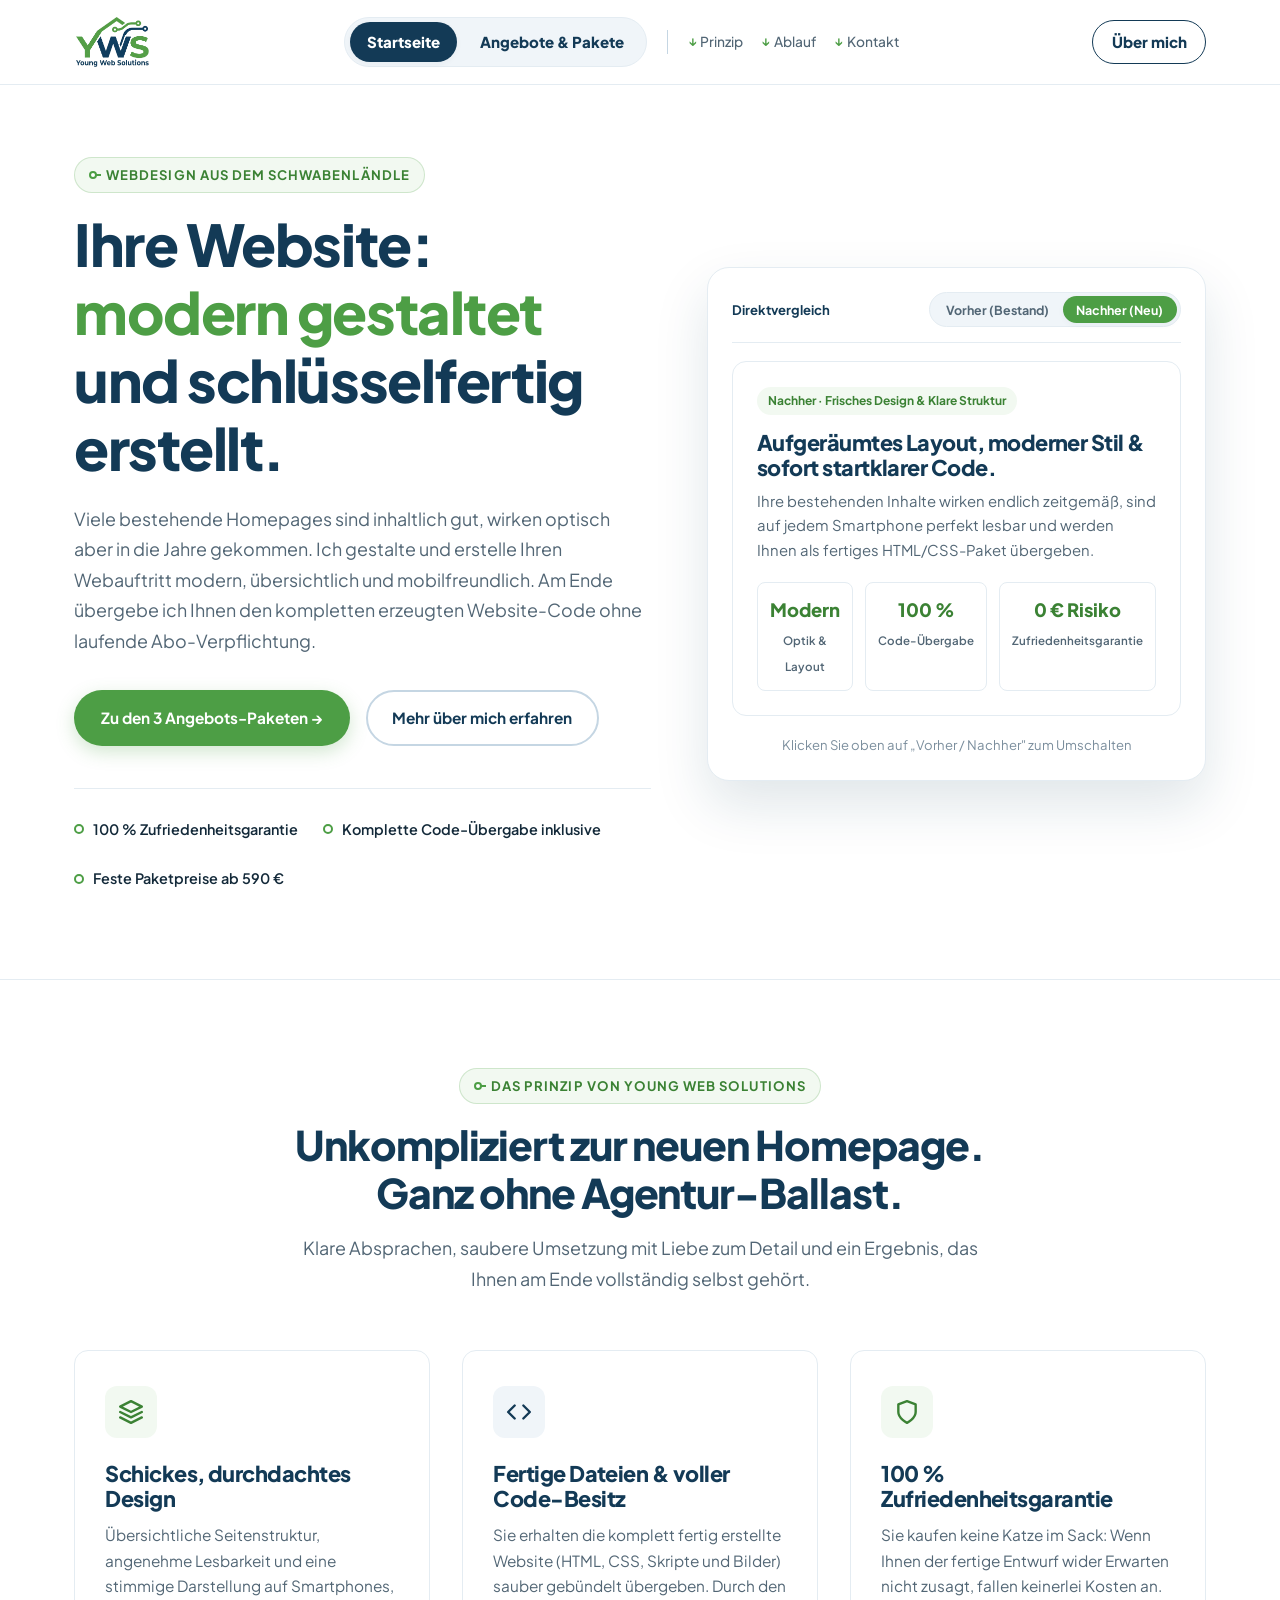
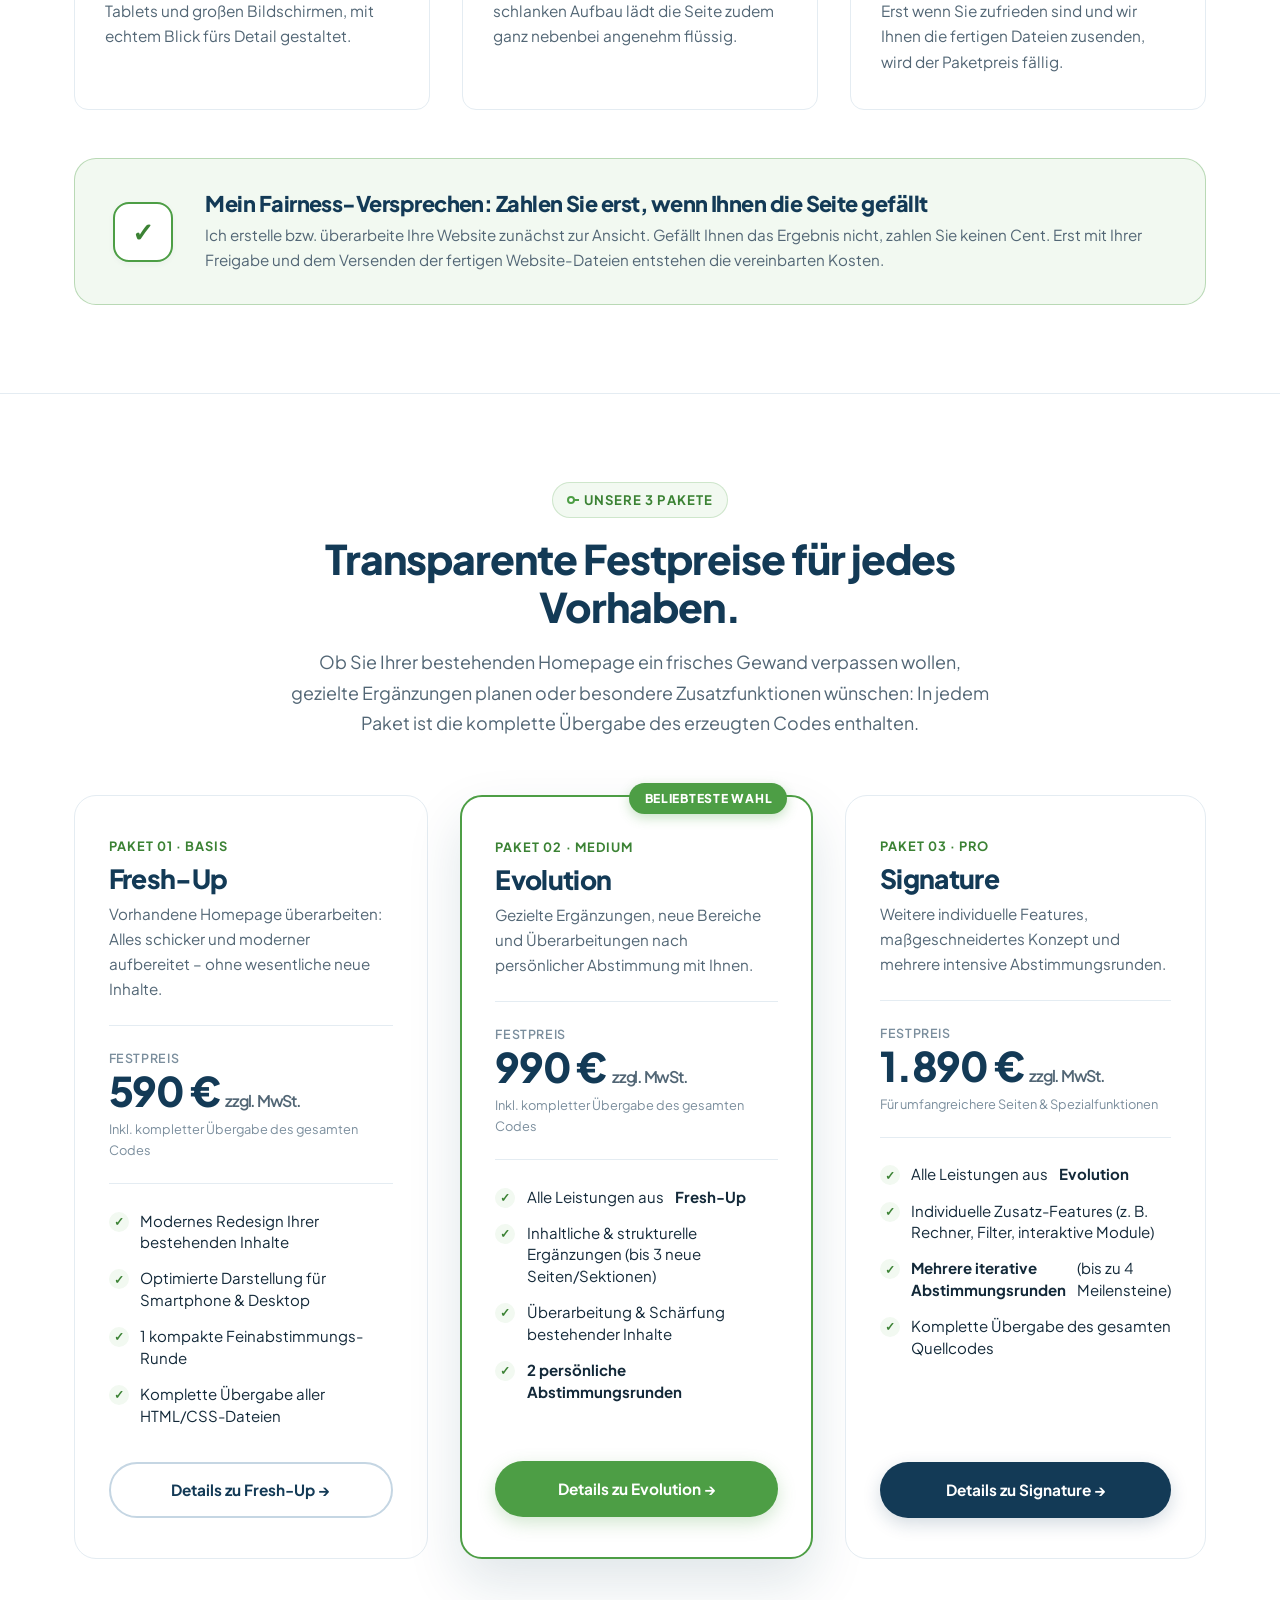
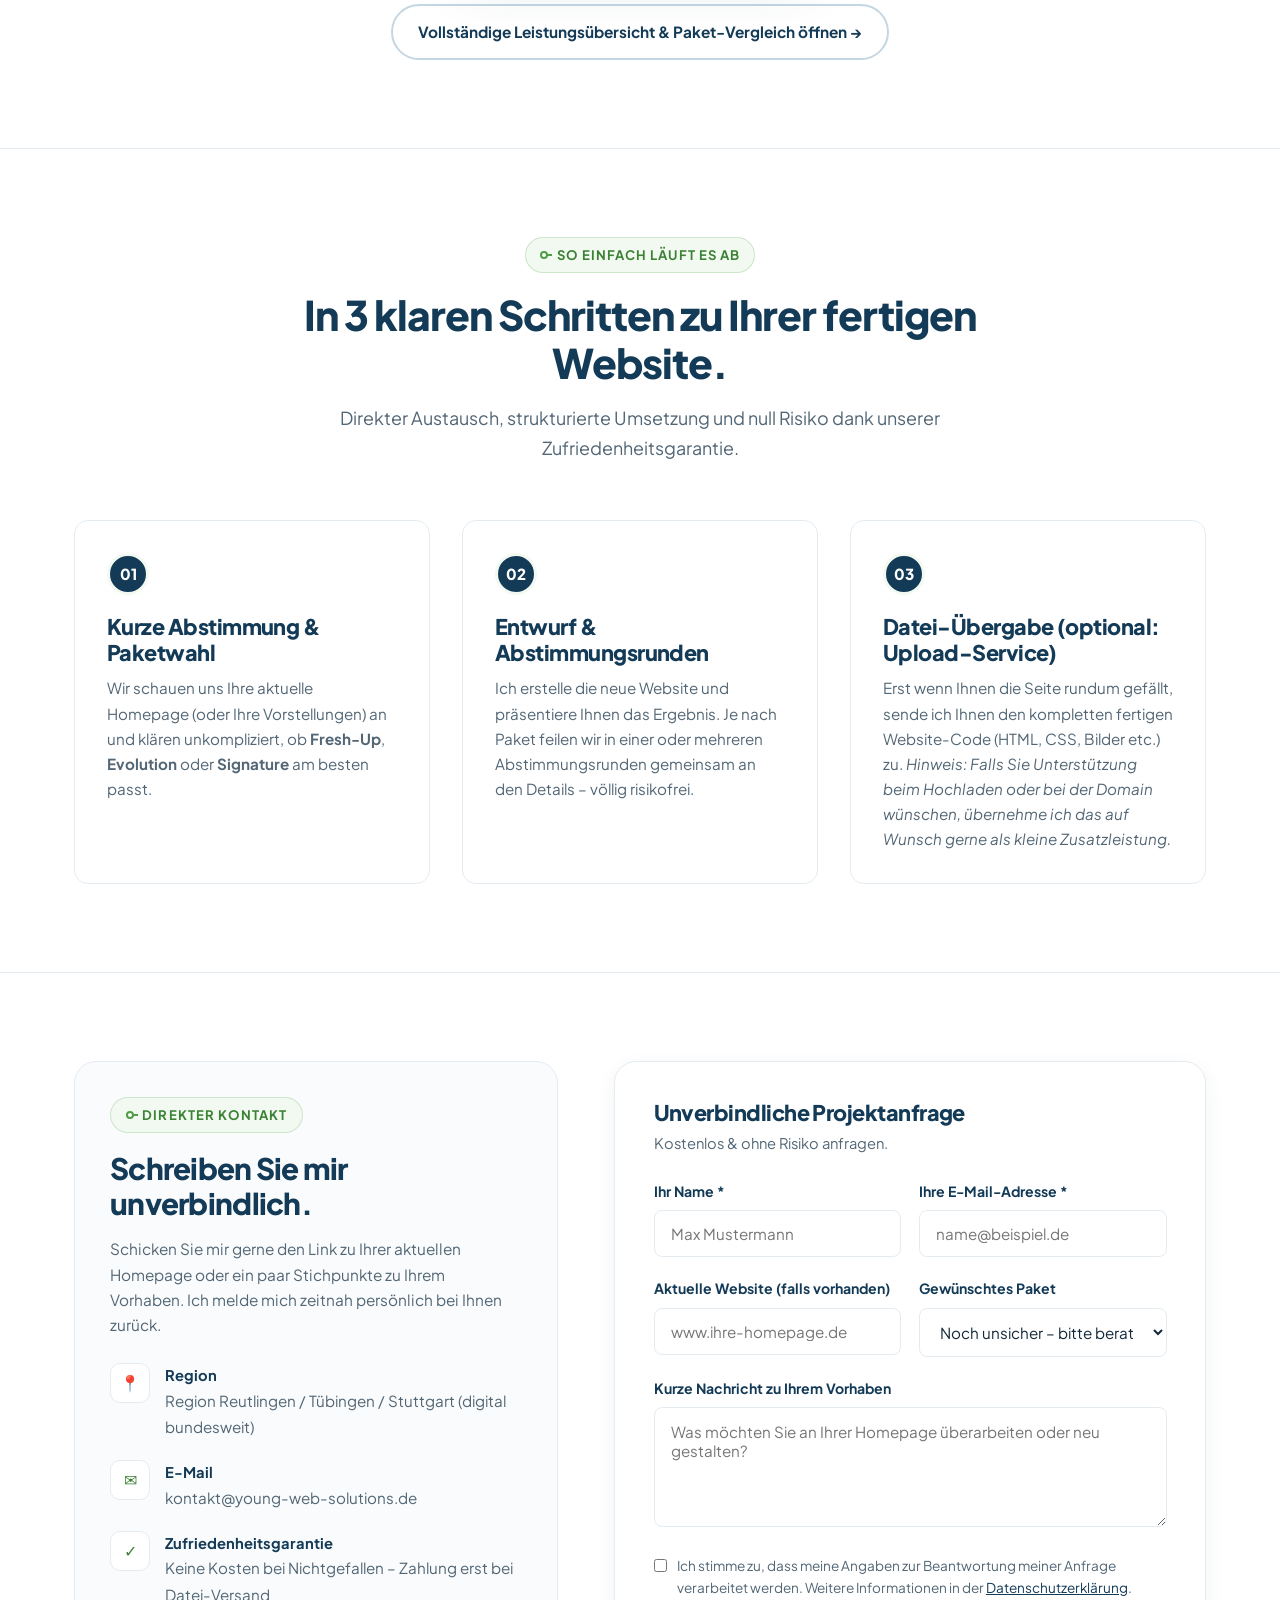
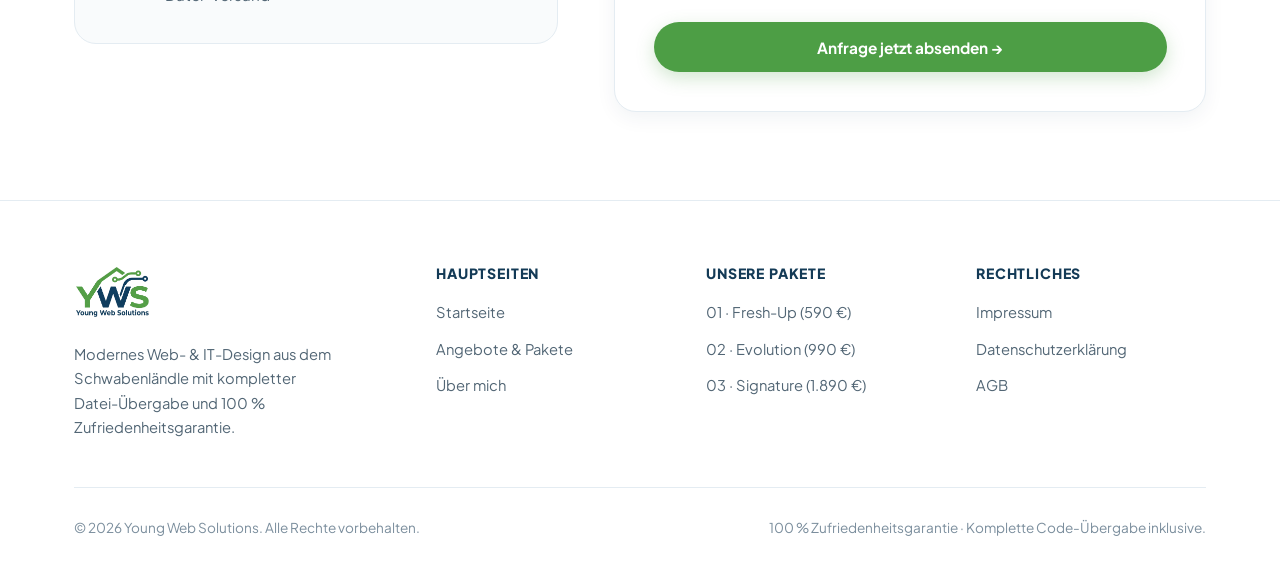
==== index.html @ aafff188 "first commit" ====
<!DOCTYPE html>
<html lang="de">
<head>
  <meta charset="UTF-8" />
  <meta name="viewport" content="width=device-width, initial-scale=1.0" />
  <title>Young Web Solutions | Modernes Web- &amp; IT-Design zum Festpreis</title>
  <meta name="description" content="Young Web Solutions aus dem Schwabenländle: Ich gestalte und erstelle Ihre moderne Website inklusive kompletter Datei-Übergabe und 100 % Zufriedenheitsgarantie." />
  <link rel="icon" type="image/png" href="assets/logo.png" />
  <link rel="preconnect" href="https://fonts.googleapis.com" />
  <link rel="preconnect" href="https://fonts.gstatic.com" crossorigin />
  <link href="https://fonts.googleapis.com/css2?family=Plus+Jakarta+Sans:wght@400;500;600;700;800&display=swap" rel="stylesheet" />
  <link rel="stylesheet" href="styles.css" />
</head>
<body>

  <!-- ======================= HEADER ======================= -->
  <header class="site-header">
    <div class="container nav-bar">
      <a href="index.html" class="brand-logo" aria-label="Young Web Solutions Startseite">
        <img src="assets/logo.png" alt="Young Web Solutions Logo" width="160" height="54" />
      </a>

      <nav class="nav-links" aria-label="Hauptnavigation">
        <!-- Hauptseiten (kräftig & grafisch abgesetzt) -->
        <div class="nav-group-pages" role="group" aria-label="Hauptseiten">
          <a href="index.html" class="nav-link--page is-active">Startseite</a>
          <a href="angebote.html" class="nav-link--page">Angebote &amp; Pakete</a>
        </div>

        <span class="nav-divider" aria-hidden="true"></span>

        <!-- Sprungmarken auf dieser Seite (dezent mit ↓ Pfeil) -->
        <div class="nav-group-sections" role="group" aria-label="Abschnitte auf dieser Seite">
          <a href="#vorteile" class="nav-link--section">Prinzip</a>
          <a href="#ablauf" class="nav-link--section">Ablauf</a>
          <a href="#kontakt" class="nav-link--section">Kontakt</a>
        </div>
      </nav>

      <div class="nav-actions">
        <button class="mobile-menu-btn" aria-label="Menü öffnen" aria-expanded="false">
          <svg width="24" height="24" viewBox="0 0 24 24" fill="none" stroke="currentColor" stroke-width="2.2" stroke-linecap="round">
            <line x1="3" y1="6" x2="21" y2="6"></line>
            <line x1="3" y1="12" x2="21" y2="12"></line>
            <line x1="3" y1="18" x2="21" y2="18"></line>
          </svg>
        </button>
        <!-- Immer sichtbar ganz rechts außen -->
        <a href="ueber-uns.html" class="nav-about-right">Über mich</a>
      </div>
    </div>
  </header>

  <main>
    <!-- ======================= HERO SECTION ======================= -->
    <section class="hero">
      <div class="container hero-grid">
        <div>
          <span class="eyebrow">
            <span class="eyebrow__node"></span>
            Webdesign aus dem Schwabenländle
          </span>
          <h1 class="h1-display">
            Ihre Website:<br />
            <span class="text-green">modern gestaltet</span> und schlüsselfertig erstellt.
          </h1>
          <p class="lead">
            Viele bestehende Homepages sind inhaltlich gut, wirken optisch aber in die Jahre gekommen. Ich gestalte und erstelle Ihren Webauftritt modern, übersichtlich und mobilfreundlich. Am Ende übergebe ich Ihnen den kompletten erzeugten Website-Code ohne laufende Abo-Verpflichtung.
          </p>

          <div class="hero-actions">
            <a href="angebote.html" class="btn btn--primary">
              Zu den 3 Angebots-Paketen →
            </a>
            <a href="ueber-uns.html" class="btn btn--outline">
              Mehr über mich erfahren
            </a>
          </div>

          <div class="hero-trust">
            <div class="trust-item">
              <span class="trust-dot"></span>
              100 % Zufriedenheitsgarantie
            </div>
            <div class="trust-item">
              <span class="trust-dot"></span>
              Komplette Code-Übergabe inklusive
            </div>
            <div class="trust-item">
              <span class="trust-dot"></span>
              Feste Paketpreise ab 590 €
            </div>
          </div>
        </div>

        <!-- Interactive Before / After Transformation Card (ohne bunte Punkte & ohne Paket-Link) -->
        <div class="showcase-card" aria-label="Interaktiver Vorher-Nachher-Vergleich">
          <div class="showcase-card__top" style="justify-content:space-between;">
            <span style="font-size:0.82rem;font-weight:700;color:var(--yws-navy);">Direktvergleich</span>
            <div class="mode-switch" role="tablist" aria-label="Ansicht wechseln">
              <button type="button" class="mode-switch__btn" data-view="before">Vorher (Bestand)</button>
              <button type="button" class="mode-switch__btn is-active" data-view="after">Nachher (Neu)</button>
            </div>
          </div>

          <div id="hero-preview-stage" class="preview-stage">
            <div>
              <span class="preview-badge preview-badge--new">Nachher · Frisches Design &amp; Klare Struktur</span>
              <h3 class="h3-title" style="margin-bottom:0.5rem;">Aufgeräumtes Layout, moderner Stil &amp; sofort startklarer Code.</h3>
              <p style="color:var(--text-muted);font-size:0.93rem;">
                Ihre bestehenden Inhalte wirken endlich zeitgemäß, sind auf jedem Smartphone perfekt lesbar und werden Ihnen als fertiges HTML/CSS-Paket übergeben.
              </p>
            </div>
            <div class="preview-metrics">
              <div class="metric-box">
                <span class="metric-box__val metric-box__val--good">Modern</span>
                <span class="metric-box__label">Optik &amp; Layout</span>
              </div>
              <div class="metric-box">
                <span class="metric-box__val metric-box__val--good">100 %</span>
                <span class="metric-box__label">Code-Übergabe</span>
              </div>
              <div class="metric-box">
                <span class="metric-box__val metric-box__val--good">0 € Risiko</span>
                <span class="metric-box__label">Zufriedenheitsgarantie</span>
              </div>
            </div>
          </div>

          <div style="margin-top:1.1rem;font-size:0.82rem;color:var(--text-light);text-align:center;">
            <span>Klicken Sie oben auf „Vorher / Nachher" zum Umschalten</span>
          </div>
        </div>
      </div>
    </section>

    <!-- ======================= PHILOSOPHY / BENEFITS SECTION ======================= -->
    <section id="vorteile" class="section section--subtle-border">
      <div class="container">
        <div class="section-header">
          <span class="eyebrow">
            <span class="eyebrow__node"></span>
            Das Prinzip von Young Web Solutions
          </span>
          <h2 class="h2-title">Unkompliziert zur neuen Homepage. Ganz ohne Agentur-Ballast.</h2>
          <p class="lead">
            Klare Absprachen, saubere Umsetzung mit Liebe zum Detail und ein Ergebnis, das Ihnen am Ende vollständig selbst gehört.
          </p>
        </div>

        <div class="pillars-grid">
          <article class="pillar-card">
            <div class="pillar-icon" aria-hidden="true">
              <svg width="26" height="26" viewBox="0 0 24 24" fill="none" stroke="currentColor" stroke-width="2.2" stroke-linecap="round" stroke-linejoin="round">
                <path d="M12 2L2 7l10 5 10-5-10-5z"/>
                <path d="M2 17l10 5 10-5"/>
                <path d="M2 12l10 5 10-5"/>
              </svg>
            </div>
            <h3 class="h3-title">Schickes, durchdachtes Design</h3>
            <p>
              Übersichtliche Seitenstruktur, angenehme Lesbarkeit und eine stimmige Darstellung auf Smartphones, Tablets und großen Bildschirmen, mit echtem Blick fürs Detail gestaltet.
            </p>
          </article>

          <article class="pillar-card">
            <div class="pillar-icon" aria-hidden="true">
              <svg width="26" height="26" viewBox="0 0 24 24" fill="none" stroke="currentColor" stroke-width="2.2" stroke-linecap="round" stroke-linejoin="round">
                <polyline points="16 18 22 12 16 6"/>
                <polyline points="8 6 2 12 8 18"/>
              </svg>
            </div>
            <h3 class="h3-title">Fertige Dateien &amp; voller Code-Besitz</h3>
            <p>
              Sie erhalten die komplett fertig erstellte Website (HTML, CSS, Skripte und Bilder) sauber gebündelt übergeben. Durch den schlanken Aufbau lädt die Seite zudem ganz nebenbei angenehm flüssig.
            </p>
          </article>

          <article class="pillar-card">
            <div class="pillar-icon" aria-hidden="true">
              <svg width="26" height="26" viewBox="0 0 24 24" fill="none" stroke="currentColor" stroke-width="2.2" stroke-linecap="round" stroke-linejoin="round">
                <path d="M12 22s8-4 8-10V5l-8-3-8 3v7c0 6 8 10 8 10z"/>
              </svg>
            </div>
            <h3 class="h3-title">100 % Zufriedenheitsgarantie</h3>
            <p>
              Sie kaufen keine Katze im Sack: Wenn Ihnen der fertige Entwurf wider Erwarten nicht zusagt, fallen keinerlei Kosten an. Erst wenn Sie zufrieden sind und wir Ihnen die fertigen Dateien zusenden, wird der Paketpreis fällig.
            </p>
          </article>
        </div>

        <!-- Guarantee Highlight Box -->
        <div class="guarantee-banner">
          <div class="guarantee-banner__badge" aria-hidden="true">✓</div>
          <div class="guarantee-banner__content">
            <h3 class="h3-title" style="margin-bottom:0.3rem;">Mein Fairness-Versprechen: Zahlen Sie erst, wenn Ihnen die Seite gefällt</h3>
            <p style="color:var(--text-muted);font-size:0.95rem;">
              Ich erstelle bzw. überarbeite Ihre Website zunächst zur Ansicht. Gefällt Ihnen das Ergebnis nicht, zahlen Sie keinen Cent. Erst mit Ihrer Freigabe und dem Versenden der fertigen Website-Dateien entstehen die vereinbarten Kosten.
            </p>
          </div>
        </div>
      </div>
    </section>

    <!-- ======================= PACKAGES TEASER SECTION ======================= -->
    <section class="section">
      <div class="container">
        <div class="section-header">
          <span class="eyebrow">
            <span class="eyebrow__node"></span>
            Unsere 3 Pakete
          </span>
          <h2 class="h2-title">Transparente Festpreise für jedes Vorhaben.</h2>
          <p class="lead">
            Ob Sie Ihrer bestehenden Homepage ein frisches Gewand verpassen wollen, gezielte Ergänzungen planen oder besondere Zusatzfunktionen wünschen: In jedem Paket ist die komplette Übergabe des erzeugten Codes enthalten.
          </p>
        </div>

        <div class="pricing-grid">
          <!-- Paket 1 Teaser -->
          <article class="package-card">
            <div>
              <span class="package-tier">Paket 01 · Basis</span>
              <h3 class="package-name">Fresh-Up</h3>
              <p class="package-tagline">
                Vorhandene Homepage überarbeiten: Alles schicker und moderner aufbereitet – ohne wesentliche neue Inhalte.
              </p>
              <div class="package-price-box">
                <span class="package-price-label">Festpreis</span>
                <div class="package-price">590 € <span>zzgl. MwSt.</span></div>
                <p class="package-vat">Inkl. kompletter Übergabe des gesamten Codes</p>
              </div>
              <ul class="package-features">
                <li><span class="check-icon">✓</span> Modernes Redesign Ihrer bestehenden Inhalte</li>
                <li><span class="check-icon">✓</span> Optimierte Darstellung für Smartphone &amp; Desktop</li>
                <li><span class="check-icon">✓</span> 1 kompakte Feinabstimmungs-Runde</li>
                <li><span class="check-icon">✓</span> Komplette Übergabe aller HTML/CSS-Dateien</li>
              </ul>
            </div>
            <a href="angebote.html?paket=freshup" class="btn btn--outline btn--full">Details zu Fresh-Up →</a>
          </article>

          <!-- Paket 2 Teaser (Featured) -->
          <article class="package-card package-card--featured">
            <span class="package-ribbon">Beliebteste Wahl</span>
            <div>
              <span class="package-tier">Paket 02 · Medium</span>
              <h3 class="package-name">Evolution</h3>
              <p class="package-tagline">
                Gezielte Ergänzungen, neue Bereiche und Überarbeitungen nach persönlicher Abstimmung mit Ihnen.
              </p>
              <div class="package-price-box">
                <span class="package-price-label">Festpreis</span>
                <div class="package-price">990 € <span>zzgl. MwSt.</span></div>
                <p class="package-vat">Inkl. kompletter Übergabe des gesamten Codes</p>
              </div>
              <ul class="package-features">
                <li><span class="check-icon">✓</span> Alle Leistungen aus <strong>Fresh-Up</strong></li>
                <li><span class="check-icon">✓</span> Inhaltliche &amp; strukturelle Ergänzungen (bis 3 neue Seiten/Sektionen)</li>
                <li><span class="check-icon">✓</span> Überarbeitung &amp; Schärfung bestehender Inhalte</li>
                <li><span class="check-icon">✓</span> <strong>2 persönliche Abstimmungsrunden</strong></li>
              </ul>
            </div>
            <a href="angebote.html?paket=evolution" class="btn btn--primary btn--full">Details zu Evolution →</a>
          </article>

          <!-- Paket 3 Teaser -->
          <article class="package-card">
            <div>
              <span class="package-tier">Paket 03 · Pro</span>
              <h3 class="package-name">Signature</h3>
              <p class="package-tagline">
                Weitere individuelle Features, maßgeschneidertes Konzept und mehrere intensive Abstimmungsrunden.
              </p>
              <div class="package-price-box">
                <span class="package-price-label">Festpreis</span>
                <div class="package-price">1.890 € <span>zzgl. MwSt.</span></div>
                <p class="package-vat">Für umfangreichere Seiten &amp; Spezialfunktionen</p>
              </div>
              <ul class="package-features">
                <li><span class="check-icon">✓</span> Alle Leistungen aus <strong>Evolution</strong></li>
                <li><span class="check-icon">✓</span> Individuelle Zusatz-Features (z. B. Rechner, Filter, interaktive Module)</li>
                <li><span class="check-icon">✓</span> <strong>Mehrere iterative Abstimmungsrunden</strong> (bis zu 4 Meilensteine)</li>
                <li><span class="check-icon">✓</span> Komplette Übergabe des gesamten Quellcodes</li>
              </ul>
            </div>
            <a href="angebote.html?paket=signature" class="btn btn--navy btn--full">Details zu Signature →</a>
          </article>
        </div>

        <div style="text-align:center;margin-top:2.8rem;">
          <a href="angebote.html" class="btn btn--outline">
            Vollständige Leistungsübersicht &amp; Paket-Vergleich öffnen →
          </a>
        </div>
      </div>
    </section>

    <!-- ======================= 3-STEP WORKFLOW ======================= -->
    <section id="ablauf" class="section section--subtle-border">
      <div class="container">
        <div class="section-header">
          <span class="eyebrow">
            <span class="eyebrow__node"></span>
            So einfach läuft es ab
          </span>
          <h2 class="h2-title">In 3 klaren Schritten zu Ihrer fertigen Website.</h2>
          <p class="lead">
            Direkter Austausch, strukturierte Umsetzung und null Risiko dank unserer Zufriedenheitsgarantie.
          </p>
        </div>

        <div class="steps-grid">
          <div class="step-card">
            <span class="step-number">01</span>
            <h3 class="h3-title">Kurze Abstimmung &amp; Paketwahl</h3>
            <p style="color:var(--text-muted);font-size:0.95rem;">
              Wir schauen uns Ihre aktuelle Homepage (oder Ihre Vorstellungen) an und klären unkompliziert, ob <strong>Fresh-Up</strong>, <strong>Evolution</strong> oder <strong>Signature</strong> am besten passt.
            </p>
          </div>

          <div class="step-card">
            <span class="step-number">02</span>
            <h3 class="h3-title">Entwurf &amp; Abstimmungsrunden</h3>
            <p style="color:var(--text-muted);font-size:0.95rem;">
              Ich erstelle die neue Website und präsentiere Ihnen das Ergebnis. Je nach Paket feilen wir in einer oder mehreren Abstimmungsrunden gemeinsam an den Details – völlig risikofrei.
            </p>
          </div>

          <div class="step-card">
            <span class="step-number">03</span>
            <h3 class="h3-title">Datei-Übergabe (optional: Upload-Service)</h3>
            <p style="color:var(--text-muted);font-size:0.95rem;">
              Erst wenn Ihnen die Seite rundum gefällt, sende ich Ihnen den kompletten fertigen Website-Code (HTML, CSS, Bilder etc.) zu. <em>Hinweis: Falls Sie Unterstützung beim Hochladen oder bei der Domain wünschen, übernehme ich das auf Wunsch gerne als kleine Zusatzleistung.</em>
            </p>
          </div>
        </div>
      </div>
    </section>

    <!-- ======================= CONTACT SECTION ======================= -->
    <section id="kontakt" class="section">
      <div class="container contact-grid">
        <div class="contact-info-card">
          <span class="eyebrow">
            <span class="eyebrow__node"></span>
            Direkter Kontakt
          </span>
          <h2 class="h2-title" style="font-size:1.85rem;">Schreiben Sie mir unverbindlich.</h2>
          <p style="color:var(--text-muted);font-size:0.96rem;">
            Schicken Sie mir gerne den Link zu Ihrer aktuellen Homepage oder ein paar Stichpunkte zu Ihrem Vorhaben. Ich melde mich zeitnah persönlich bei Ihnen zurück.
          </p>

          <div class="contact-list">
            <div class="contact-list__item">
              <div class="contact-list__icon" aria-hidden="true">📍</div>
              <div>
                <strong style="display:block;color:var(--yws-navy);font-size:0.92rem;">Region</strong>
                <span style="color:var(--text-muted);font-size:0.95rem;">Region Reutlingen / Tübingen / Stuttgart (digital bundesweit)</span>
              </div>
            </div>

            <div class="contact-list__item">
              <div class="contact-list__icon" aria-hidden="true">✉</div>
              <div>
                <strong style="display:block;color:var(--yws-navy);font-size:0.92rem;">E-Mail</strong>
                <a href="mailto:kontakt@young-web-solutions.de" style="color:var(--text-muted);font-size:0.95rem;">kontakt@young-web-solutions.de</a>
              </div>
            </div>

            <div class="contact-list__item">
              <div class="contact-list__icon" aria-hidden="true">✓</div>
              <div>
                <strong style="display:block;color:var(--yws-navy);font-size:0.92rem;">Zufriedenheitsgarantie</strong>
                <span style="color:var(--text-muted);font-size:0.95rem;">Keine Kosten bei Nichtgefallen – Zahlung erst bei Datei-Versand</span>
              </div>
            </div>
          </div>
        </div>

        <div class="form-card">
          <h3 class="h3-title" style="margin-bottom:0.35rem;">Unverbindliche Projektanfrage</h3>
          <p style="color:var(--text-muted);font-size:0.92rem;margin-bottom:1.5rem;">
            Kostenlos &amp; ohne Risiko anfragen.
          </p>

          <form class="js-inquiry-form">
            <div class="form-row">
              <div class="form-group">
                <label class="form-label" for="home-name">Ihr Name *</label>
                <input class="form-control" type="text" id="home-name" name="name" placeholder="Max Mustermann" required />
              </div>
              <div class="form-group">
                <label class="form-label" for="home-email">Ihre E-Mail-Adresse *</label>
                <input class="form-control" type="email" id="home-email" name="email" placeholder="name@beispiel.de" required />
              </div>
            </div>

            <div class="form-row">
              <div class="form-group">
                <label class="form-label" for="home-url">Aktuelle Website (falls vorhanden)</label>
                <input class="form-control" type="text" id="home-url" name="website" placeholder="www.ihre-homepage.de" />
              </div>
              <div class="form-group">
                <label class="form-label" for="package-select">Gewünschtes Paket</label>
                <select class="form-control" id="package-select" name="package">
                  <option value="Noch unsicher – bitte beraten">Noch unsicher – bitte beraten</option>
                  <option value="Fresh-Up (Basispaket – 590 €)">Fresh-Up (Basispaket – 590 €)</option>
                  <option value="Evolution (Medium-Paket – 990 €)">Evolution (Medium-Paket – 990 €)</option>
                  <option value="Signature (Pro-Paket – 1.890 €)">Signature (Pro-Paket – 1.890 €)</option>
                </select>
              </div>
            </div>

            <div class="form-group">
              <label class="form-label" for="home-msg">Kurze Nachricht zu Ihrem Vorhaben</label>
              <textarea class="form-control" id="home-msg" name="message" placeholder="Was möchten Sie an Ihrer Homepage überarbeiten oder neu gestalten?"></textarea>
            </div>

            <label class="form-checkbox">
              <input type="checkbox" required />
              <span>Ich stimme zu, dass meine Angaben zur Beantwortung meiner Anfrage verarbeitet werden. Weitere Informationen in der <a href="datenschutz.html">Datenschutzerklärung</a>.</span>
            </label>

            <button type="submit" class="btn btn--primary btn--full">Anfrage jetzt absenden →</button>
            <div class="form-feedback" role="status" aria-live="polite"></div>
          </form>
        </div>
      </div>
    </section>
  </main>

  <!-- ======================= FOOTER ======================= -->
  <footer class="site-footer">
    <div class="container">
      <div class="footer-grid">
        <div class="footer-brand">
          <a href="index.html" class="brand-logo">
            <img src="assets/logo.png" alt="Young Web Solutions Logo" width="145" height="48" />
          </a>
          <p>
            Modernes Web- &amp; IT-Design aus dem Schwabenländle mit kompletter Datei-Übergabe und 100 % Zufriedenheitsgarantie.
          </p>
        </div>

        <div>
          <h4 class="footer-title">Hauptseiten</h4>
          <ul class="footer-links">
            <li><a href="index.html">Startseite</a></li>
            <li><a href="angebote.html">Angebote &amp; Pakete</a></li>
            <li><a href="ueber-uns.html">Über mich</a></li>
          </ul>
        </div>

        <div>
          <h4 class="footer-title">Unsere Pakete</h4>
          <ul class="footer-links">
            <li><a href="angebote.html?paket=freshup">01 · Fresh-Up (590 €)</a></li>
            <li><a href="angebote.html?paket=evolution">02 · Evolution (990 €)</a></li>
            <li><a href="angebote.html?paket=signature">03 · Signature (1.890 €)</a></li>
          </ul>
        </div>

        <div>
          <h4 class="footer-title">Rechtliches</h4>
          <ul class="footer-links">
            <li><a href="impressum.html">Impressum</a></li>
            <li><a href="datenschutz.html">Datenschutzerklärung</a></li>
            <li><a href="agb.html">AGB</a></li>
          </ul>
        </div>
      </div>

      <div class="footer-bottom">
        <span>&copy; 2026 Young Web Solutions. Alle Rechte vorbehalten.</span>
        <span>100 % Zufriedenheitsgarantie · Komplette Code-Übergabe inklusive.</span>
      </div>
    </div>
  </footer>

  <script src="script.js"></script>
</body>
</html>
---- styles.css ----
/* ==========================================================================
   Young Web Solutions (YWS) — Design System & Stylesheet
   Stil: Weißer Hintergrund, präzise Typografie, YWS-Logo-Farbwelt (Navy & Grün)
   ========================================================================== */

:root {
  /* YWS Brand Colors (extracted from Logo) */
  --yws-navy: #133A56;
  --yws-navy-dark: #0B2538;
  --yws-navy-light: #1E4E70;
  --yws-navy-tint: #F0F5F9;

  --yws-green: #4D9E45;
  --yws-green-dark: #3B8234;
  --yws-green-light: #64B65B;
  --yws-green-tint: #F2F9F1;

  /* Pure White Canvas & Neutrals */
  --bg-white: #FFFFFF;
  --bg-subtle: #F9FBFC;
  --text-main: #132939;
  --text-muted: #526675;
  --text-light: #7B8E9D;
  --border-light: #E4ECF2;
  --border-hover: #C5D6E3;

  /* Shadows & Radius */
  --shadow-xs: 0 2px 6px rgba(19, 58, 86, 0.04);
  --shadow-sm: 0 6px 20px rgba(19, 58, 86, 0.06);
  --shadow-md: 0 14px 36px rgba(19, 58, 86, 0.09);
  --shadow-lg: 0 24px 54px rgba(19, 58, 86, 0.13);
  --shadow-green: 0 12px 28px rgba(77, 158, 69, 0.22);

  --radius-sm: 8px;
  --radius-md: 14px;
  --radius-lg: 22px;
  --radius-pill: 999px;

  --container-max: 1180px;
  --transition: 0.25s cubic-bezier(0.16, 1, 0.3, 1);
}

*,
*::before,
*::after {
  box-sizing: border-box;
  margin: 0;
  padding: 0;
}

html {
  scroll-behavior: smooth;
  font-size: 16px;
  background-color: var(--bg-white);
  color: var(--text-main);
  font-family: 'Plus Jakarta Sans', -apple-system, BlinkMacSystemFont, 'Segoe UI', Roboto, sans-serif;
  -webkit-font-smoothing: antialiased;
}

body {
  background-color: var(--bg-white);
  color: var(--text-main);
  line-height: 1.65;
  overflow-x: hidden;
  display: flex;
  flex-direction: column;
  min-height: 100vh;
}

main {
  flex: 1;
}

img {
  max-width: 100%;
  height: auto;
  display: block;
}

a {
  color: inherit;
  text-decoration: none;
  transition: color var(--transition);
}

ul {
  list-style: none;
}

/* ==========================================================================
   Layout & Containers
   ========================================================================== */

.container {
  width: 100%;
  max-width: var(--container-max);
  margin: 0 auto;
  padding: 0 1.5rem;
}

.section {
  padding: 5.5rem 0;
  background-color: var(--bg-white);
  position: relative;
}

.section--subtle-border {
  border-top: 1px solid var(--border-light);
  border-bottom: 1px solid var(--border-light);
}

.section-header {
  max-width: 700px;
  margin: 0 auto 3.5rem;
  text-align: center;
}

.section-header--left {
  margin-left: 0;
  text-align: left;
}

/* Circuit Badge inspired by YWS Logo nodes */
.eyebrow {
  display: inline-flex;
  align-items: center;
  gap: 0.55rem;
  font-size: 0.82rem;
  font-weight: 700;
  text-transform: uppercase;
  letter-spacing: 0.08em;
  color: var(--yws-green-dark);
  background-color: var(--yws-green-tint);
  border: 1px solid rgba(77, 158, 69, 0.22);
  padding: 0.38rem 0.9rem;
  border-radius: var(--radius-pill);
  margin-bottom: 1.1rem;
}

.eyebrow__node {
  width: 8px;
  height: 8px;
  border-radius: 50%;
  border: 2px solid var(--yws-green);
  background: var(--bg-white);
  position: relative;
}

.eyebrow__node::after {
  content: '';
  position: absolute;
  top: 50%;
  left: 100%;
  width: 6px;
  height: 2px;
  background: var(--yws-green);
  transform: translateY(-50%);
}

h1, h2, h3, h4 {
  color: var(--yws-navy);
  font-weight: 800;
  line-height: 1.18;
  letter-spacing: -0.025em;
}

.h1-display {
  font-size: clamp(2.35rem, 4.5vw, 3.6rem);
  margin-bottom: 1.35rem;
}

.h2-title {
  font-size: clamp(1.85rem, 3.2vw, 2.55rem);
  margin-bottom: 1rem;
}

.h3-title {
  font-size: 1.35rem;
  margin-bottom: 0.65rem;
}

.lead {
  font-size: clamp(1.06rem, 1.4vw, 1.2rem);
  color: var(--text-muted);
  line-height: 1.7;
}

.text-green {
  color: var(--yws-green);
}

.text-navy {
  color: var(--yws-navy);
}

/* ==========================================================================
   Navigation Header (Pure White with subtle bottom line)
   ========================================================================== */

.site-header {
  position: sticky;
  top: 0;
  z-index: 100;
  background-color: rgba(255, 255, 255, 0.94);
  backdrop-filter: blur(12px);
  border-bottom: 1px solid var(--border-light);
  transition: box-shadow var(--transition);
}

.site-header.is-scrolled {
  box-shadow: var(--shadow-xs);
}

.nav-bar {
  display: flex;
  align-items: center;
  justify-content: space-between;
  height: 84px;
  gap: 1.5rem;
}

.brand-logo {
  display: inline-flex;
  align-items: center;
  gap: 0.85rem;
  flex-shrink: 0;
}

.brand-logo img {
  height: 54px;
  width: auto;
  object-fit: contain;
}

.nav-links {
  display: flex;
  align-items: center;
  gap: 0.5rem;
  flex: 1;
  justify-content: center;
}

/* Visual separation between Main Pages and On-Page Section Links */
.nav-group-pages {
  display: inline-flex;
  align-items: center;
  gap: 0.4rem;
  background: var(--yws-navy-tint);
  padding: 0.3rem;
  border-radius: var(--radius-pill);
  border: 1px solid var(--border-light);
}

.nav-link--page {
  font-size: 0.94rem;
  font-weight: 800;
  color: var(--yws-navy);
  padding: 0.45rem 1.05rem;
  border-radius: var(--radius-pill);
  transition: all var(--transition);
}

.nav-link--page:hover {
  background: rgba(255, 255, 255, 0.75);
  color: var(--yws-green-dark);
}

.nav-link--page.is-active {
  background: var(--yws-navy);
  color: #FFFFFF;
  box-shadow: var(--shadow-xs);
}

.nav-divider {
  width: 1px;
  height: 24px;
  background-color: var(--border-hover);
  margin: 0 0.75rem;
}

.nav-group-sections {
  display: inline-flex;
  align-items: center;
  gap: 1.15rem;
}

.nav-link--section {
  font-size: 0.86rem;
  font-weight: 500;
  color: var(--text-muted);
  display: inline-flex;
  align-items: center;
  gap: 0.28rem;
  padding: 0.3rem 0;
  position: relative;
}

.nav-link--section::before {
  content: '↓';
  font-size: 0.75rem;
  color: var(--yws-green);
  font-weight: 700;
}

.nav-link--section:hover {
  color: var(--yws-navy);
}

.nav-actions {
  display: flex;
  align-items: center;
  gap: 0.75rem;
  flex-shrink: 0;
}

/* Far-right always-visible "Über mich" main page button */
.nav-about-right {
  font-size: 0.94rem;
  font-weight: 800;
  color: var(--yws-navy);
  padding: 0.55rem 1.15rem;
  border-radius: var(--radius-pill);
  border: 1.5px solid var(--yws-navy);
  background: var(--bg-white);
  transition: all var(--transition);
  white-space: nowrap;
}

.nav-about-right:hover {
  background: var(--yws-navy-tint);
  color: var(--yws-green-dark);
  border-color: var(--yws-green);
}

.nav-about-right.is-active {
  background: var(--yws-navy);
  color: #FFFFFF;
  border-color: var(--yws-navy);
}

.mobile-menu-btn {
  display: none;
  background: none;
  border: 1px solid var(--border-light);
  border-radius: var(--radius-sm);
  padding: 0.55rem;
  cursor: pointer;
  color: var(--yws-navy);
}

/* ==========================================================================
   Buttons
   ========================================================================== */

.btn {
  display: inline-flex;
  align-items: center;
  justify-content: center;
  gap: 0.55rem;
  font-family: inherit;
  font-size: 0.96rem;
  font-weight: 700;
  padding: 0.85rem 1.55rem;
  border-radius: var(--radius-pill);
  border: 2px solid transparent;
  cursor: pointer;
  transition: all var(--transition);
  text-decoration: none;
  white-space: nowrap;
}

.btn--primary {
  background-color: var(--yws-green);
  color: #FFFFFF;
  box-shadow: 0 6px 18px rgba(77, 158, 69, 0.25);
}

.btn--primary:hover {
  background-color: var(--yws-green-dark);
  transform: translateY(-2px);
  box-shadow: var(--shadow-green);
}

.btn--navy {
  background-color: var(--yws-navy);
  color: #FFFFFF;
  box-shadow: 0 6px 18px rgba(19, 58, 86, 0.18);
}

.btn--navy:hover {
  background-color: var(--yws-navy-dark);
  transform: translateY(-2px);
  box-shadow: 0 10px 24px rgba(19, 58, 86, 0.26);
}

.btn--outline {
  background-color: var(--bg-white);
  color: var(--yws-navy);
  border-color: var(--border-hover);
}

.btn--outline:hover {
  border-color: var(--yws-navy);
  background-color: var(--yws-navy-tint);
}

.btn--sm {
  padding: 0.62rem 1.2rem;
  font-size: 0.88rem;
}

.btn--full {
  width: 100%;
}

/* ==========================================================================
   Hero Section & Interactive Before/After Showcase
   ========================================================================== */

.hero {
  padding: 4.5rem 0 5.5rem;
  background-color: var(--bg-white);
  position: relative;
  overflow: hidden;
}

/* Subtle decorative circuit line in background */
.hero-circuit-bg {
  position: absolute;
  top: 20px;
  right: -60px;
  width: 520px;
  height: 520px;
  opacity: 0.055;
  pointer-events: none;
  z-index: 0;
}

.hero-grid {
  display: grid;
  grid-template-columns: 1.08fr 0.92fr;
  gap: 3.5rem;
  align-items: center;
  position: relative;
  z-index: 1;
}

.hero-actions {
  display: flex;
  flex-wrap: wrap;
  gap: 1rem;
  margin-top: 2.1rem;
}

.hero-trust {
  display: flex;
  flex-wrap: wrap;
  gap: 1.6rem;
  margin-top: 2.6rem;
  padding-top: 1.8rem;
  border-top: 1px solid var(--border-light);
}

.trust-item {
  display: flex;
  align-items: center;
  gap: 0.55rem;
  font-size: 0.9rem;
  font-weight: 600;
  color: var(--text-main);
}

.trust-dot {
  width: 10px;
  height: 10px;
  border-radius: 50%;
  border: 2.5px solid var(--yws-green);
  background-color: var(--bg-white);
  flex-shrink: 0;
}

/* Interactive Transformation Card */
.showcase-card {
  background: var(--bg-white);
  border: 1px solid var(--border-light);
  border-radius: var(--radius-lg);
  padding: 1.5rem;
  box-shadow: var(--shadow-lg);
  position: relative;
}

.showcase-card__top {
  display: flex;
  align-items: center;
  justify-content: space-between;
  margin-bottom: 1.15rem;
  padding-bottom: 0.9rem;
  border-bottom: 1px solid var(--border-light);
}

.browser-dots {
  display: flex;
  gap: 6px;
}

.browser-dots span {
  width: 10px;
  height: 10px;
  border-radius: 50%;
  background: var(--border-hover);
}

.browser-dots span:nth-child(1) { background: #FF6B6B; }
.browser-dots span:nth-child(2) { background: #FFD166; }
.browser-dots span:nth-child(3) { background: var(--yws-green); }

.mode-switch {
  display: inline-flex;
  background: var(--yws-navy-tint);
  padding: 3px;
  border-radius: var(--radius-pill);
  border: 1px solid var(--border-light);
}

.mode-switch__btn {
  border: none;
  background: transparent;
  font-family: inherit;
  font-size: 0.78rem;
  font-weight: 700;
  padding: 0.35rem 0.85rem;
  border-radius: var(--radius-pill);
  cursor: pointer;
  color: var(--text-muted);
  transition: all var(--transition);
}

.mode-switch__btn.is-active {
  background: var(--bg-white);
  color: var(--yws-navy);
  box-shadow: var(--shadow-xs);
}

.mode-switch__btn.is-active[data-view="after"] {
  background: var(--yws-green);
  color: #FFFFFF;
}

.preview-stage {
  border-radius: var(--radius-md);
  border: 1px solid var(--border-light);
  padding: 1.5rem;
  min-height: 300px;
  display: flex;
  flex-direction: column;
  justify-content: space-between;
  transition: all 0.35s ease;
  background: var(--bg-white);
}

.preview-stage.is-before {
  background: #F4F5F7;
  font-family: 'Georgia', serif;
  border-style: dashed;
}

.preview-badge {
  display: inline-flex;
  align-items: center;
  gap: 0.4rem;
  font-family: 'Plus Jakarta Sans', sans-serif;
  font-size: 0.75rem;
  font-weight: 700;
  padding: 0.28rem 0.7rem;
  border-radius: var(--radius-pill);
  width: fit-content;
  margin-bottom: 0.9rem;
}

.preview-badge--old {
  background: #FFE8E8;
  color: #B83232;
}

.preview-badge--new {
  background: var(--yws-green-tint);
  color: var(--yws-green-dark);
}

.preview-metrics {
  display: grid;
  grid-template-columns: repeat(3, 1fr);
  gap: 0.75rem;
  margin-top: 1.25rem;
  font-family: 'Plus Jakarta Sans', sans-serif;
}

.metric-box {
  background: var(--bg-white);
  border: 1px solid var(--border-light);
  border-radius: var(--radius-sm);
  padding: 0.75rem;
  text-align: center;
}

.metric-box__val {
  display: block;
  font-size: 1.15rem;
  font-weight: 800;
  color: var(--yws-navy);
}

.metric-box__val--good {
  color: var(--yws-green-dark);
}

.metric-box__val--bad {
  color: #C94A4A;
}

.metric-box__label {
  font-size: 0.72rem;
  color: var(--text-muted);
  font-weight: 600;
}

/* ==========================================================================
   Feature / Philosophy Grid (Roof + Circuit Concept)
   ========================================================================== */

.pillars-grid {
  display: grid;
  grid-template-columns: repeat(3, 1fr);
  gap: 2rem;
}

.pillar-card {
  background: var(--bg-white);
  border: 1px solid var(--border-light);
  border-radius: var(--radius-md);
  padding: 2.2rem 1.9rem;
  transition: all var(--transition);
  position: relative;
}

.pillar-card::before {
  content: '';
  position: absolute;
  top: 0;
  left: 1.9rem;
  right: 1.9rem;
  height: 3px;
  background: linear-gradient(90deg, var(--yws-green), var(--yws-navy));
  border-radius: 0 0 4px 4px;
  opacity: 0;
  transition: opacity var(--transition);
}

.pillar-card:hover {
  transform: translateY(-5px);
  box-shadow: var(--shadow-md);
  border-color: var(--border-hover);
}

.pillar-card:hover::before {
  opacity: 1;
}

.pillar-icon {
  width: 52px;
  height: 52px;
  border-radius: 12px;
  background: var(--yws-green-tint);
  color: var(--yws-green-dark);
  display: flex;
  align-items: center;
  justify-content: center;
  margin-bottom: 1.4rem;
}

.pillar-card:nth-child(2) .pillar-icon {
  background: var(--yws-navy-tint);
  color: var(--yws-navy);
}

.pillar-card p {
  color: var(--text-muted);
  font-size: 0.96rem;
}

/* ==========================================================================
   Pricing / Packages Cards (3 Core Packages)
   ========================================================================== */

.pricing-grid {
  display: grid;
  grid-template-columns: repeat(3, 1fr);
  gap: 2rem;
  align-items: stretch;
}

.package-card {
  background: var(--bg-white);
  border: 1.5px solid var(--border-light);
  border-radius: var(--radius-lg);
  padding: 2.5rem 2.1rem;
  display: flex;
  flex-direction: column;
  justify-content: space-between;
  position: relative;
  transition: all var(--transition);
}

.package-card:hover {
  border-color: var(--border-hover);
  box-shadow: var(--shadow-md);
  transform: translateY(-4px);
}

.package-card--featured {
  border: 2px solid var(--yws-green);
  box-shadow: var(--shadow-lg);
}

.package-card.is-recommended-highlight {
  outline: 3px solid var(--yws-green);
  outline-offset: 4px;
}

.package-ribbon {
  position: absolute;
  top: -14px;
  right: 24px;
  background: var(--yws-green);
  color: #FFFFFF;
  font-size: 0.76rem;
  font-weight: 800;
  text-transform: uppercase;
  letter-spacing: 0.06em;
  padding: 0.35rem 0.95rem;
  border-radius: var(--radius-pill);
  box-shadow: 0 4px 12px rgba(77, 158, 69, 0.3);
}

.package-tier {
  font-size: 0.8rem;
  font-weight: 700;
  text-transform: uppercase;
  letter-spacing: 0.08em;
  color: var(--yws-green-dark);
  margin-bottom: 0.4rem;
  display: block;
}

.package-name {
  font-size: 1.65rem;
  font-weight: 800;
  color: var(--yws-navy);
  margin-bottom: 0.4rem;
}

.package-tagline {
  font-size: 0.95rem;
  color: var(--text-muted);
  min-height: 3rem;
  margin-bottom: 1.5rem;
}

.package-price-box {
  padding: 1.35rem 0;
  border-top: 1px solid var(--border-light);
  border-bottom: 1px solid var(--border-light);
  margin-bottom: 1.6rem;
}

.package-price-label {
  font-size: 0.78rem;
  font-weight: 600;
  color: var(--text-light);
  text-transform: uppercase;
  letter-spacing: 0.05em;
  display: block;
}

.package-price {
  font-size: 2.55rem;
  font-weight: 800;
  color: var(--yws-navy);
  line-height: 1.15;
  letter-spacing: -0.03em;
}

.package-price span {
  font-size: 1rem;
  font-weight: 600;
  color: var(--text-muted);
}

.package-vat {
  font-size: 0.8rem;
  color: var(--text-light);
  margin-top: 0.25rem;
}

.package-features {
  display: flex;
  flex-direction: column;
  gap: 0.88rem;
  margin-bottom: 2.2rem;
}

.package-features li {
  display: flex;
  align-items: flex-start;
  gap: 0.7rem;
  font-size: 0.94rem;
  color: var(--text-main);
  line-height: 1.45;
}

.check-icon {
  width: 20px;
  height: 20px;
  border-radius: 50%;
  background: var(--yws-green-tint);
  color: var(--yws-green-dark);
  display: inline-flex;
  align-items: center;
  justify-content: center;
  flex-shrink: 0;
  margin-top: 2px;
  font-size: 0.75rem;
  font-weight: 800;
}

.package-ideal {
  background: var(--bg-subtle);
  border-radius: var(--radius-sm);
  padding: 0.9rem 1rem;
  font-size: 0.85rem;
  color: var(--text-muted);
  margin-bottom: 1.6rem;
  border-left: 3px solid var(--yws-navy);
}

.package-card--featured .package-ideal {
  border-left-color: var(--yws-green);
  background: var(--yws-green-tint);
  color: var(--yws-navy);
}

/* ==========================================================================
   Interactive Package Finder ("Welches Paket passt zu Ihnen?")
   ========================================================================== */

.finder-box {
  background: var(--bg-white);
  border: 1.5px solid var(--border-light);
  border-radius: var(--radius-lg);
  padding: 2.4rem;
  box-shadow: var(--shadow-sm);
  margin-bottom: 4rem;
}

.finder-options {
  display: grid;
  grid-template-columns: repeat(3, 1fr);
  gap: 1.15rem;
  margin-top: 1.5rem;
}

.finder-option {
  background: var(--bg-white);
  border: 1.5px solid var(--border-light);
  border-radius: var(--radius-md);
  padding: 1.35rem;
  text-align: left;
  font-family: inherit;
  cursor: pointer;
  transition: all var(--transition);
  display: flex;
  flex-direction: column;
  gap: 0.45rem;
}

.finder-option:hover {
  border-color: var(--yws-green);
  background: var(--yws-green-tint);
}

.finder-option.is-selected {
  border-color: var(--yws-green);
  background: var(--yws-green-tint);
  box-shadow: var(--shadow-xs);
}

.finder-option__title {
  font-size: 1rem;
  font-weight: 800;
  color: var(--yws-navy);
}

.finder-option__desc {
  font-size: 0.86rem;
  color: var(--text-muted);
  line-height: 1.45;
}

.finder-result {
  margin-top: 1.4rem;
  padding: 1.15rem 1.4rem;
  border-radius: var(--radius-md);
  background: var(--yws-navy-tint);
  border: 1px solid var(--border-hover);
  display: flex;
  align-items: center;
  justify-content: space-between;
  gap: 1rem;
  flex-wrap: wrap;
}

/* ==========================================================================
   Comparison Table
   ========================================================================== */

.comparison-wrap {
  overflow-x: auto;
  border: 1px solid var(--border-light);
  border-radius: var(--radius-lg);
  background: var(--bg-white);
  box-shadow: var(--shadow-xs);
}

.comparison-table {
  width: 100%;
  border-collapse: collapse;
  min-width: 680px;
}

.comparison-table th,
.comparison-table td {
  padding: 1.1rem 1.35rem;
  text-align: left;
  border-bottom: 1px solid var(--border-light);
  font-size: 0.94rem;
}

.comparison-table th {
  background: var(--bg-subtle);
  color: var(--yws-navy);
  font-weight: 800;
}

.comparison-table th:not(:first-child),
.comparison-table td:not(:first-child) {
  text-align: center;
  width: 20%;
}

.comparison-table tr:last-child td {
  border-bottom: none;
}

.comparison-table tbody tr:hover {
  background-color: var(--bg-subtle);
}

/* ==========================================================================
   Process Steps (3-Step Workflow)
   ========================================================================== */

.steps-grid {
  display: grid;
  grid-template-columns: repeat(3, 1fr);
  gap: 2rem;
  position: relative;
}

.step-card {
  background: var(--bg-white);
  border: 1px solid var(--border-light);
  border-radius: var(--radius-md);
  padding: 2rem;
  position: relative;
}

.step-number {
  display: inline-flex;
  align-items: center;
  justify-content: center;
  width: 42px;
  height: 42px;
  border-radius: 50%;
  background: var(--yws-navy);
  color: #FFFFFF;
  font-weight: 800;
  font-size: 0.95rem;
  margin-bottom: 1.2rem;
  border: 3px solid var(--yws-green-tint);
}

/* ==========================================================================
   Contact & Package Inquiry Form
   ========================================================================== */

.contact-grid {
  display: grid;
  grid-template-columns: 0.9fr 1.1fr;
  gap: 3.5rem;
  align-items: start;
}

.contact-info-card {
  background: var(--bg-subtle);
  border: 1px solid var(--border-light);
  border-radius: var(--radius-lg);
  padding: 2.2rem;
}

.contact-list {
  display: flex;
  flex-direction: column;
  gap: 1.25rem;
  margin-top: 1.6rem;
}

.contact-list__item {
  display: flex;
  align-items: flex-start;
  gap: 0.9rem;
}

.contact-list__icon {
  width: 40px;
  height: 40px;
  border-radius: 10px;
  background: var(--bg-white);
  border: 1px solid var(--border-light);
  color: var(--yws-green-dark);
  display: flex;
  align-items: center;
  justify-content: center;
  flex-shrink: 0;
}

.form-card {
  background: var(--bg-white);
  border: 1.5px solid var(--border-light);
  border-radius: var(--radius-lg);
  padding: 2.4rem;
  box-shadow: var(--shadow-sm);
}

.form-row {
  display: grid;
  grid-template-columns: 1fr 1fr;
  gap: 1.15rem;
}

.form-group {
  margin-bottom: 1.25rem;
}

.form-label {
  display: block;
  font-size: 0.88rem;
  font-weight: 700;
  color: var(--yws-navy);
  margin-bottom: 0.45rem;
}

.form-control {
  width: 100%;
  padding: 0.82rem 1rem;
  font-family: inherit;
  font-size: 0.95rem;
  color: var(--text-main);
  background: var(--bg-white);
  border: 1.5px solid var(--border-light);
  border-radius: var(--radius-sm);
  transition: border-color var(--transition), box-shadow var(--transition);
}

.form-control:focus {
  outline: none;
  border-color: var(--yws-green);
  box-shadow: 0 0 0 3px rgba(77, 158, 69, 0.15);
}

textarea.form-control {
  resize: vertical;
  min-height: 120px;
}

.form-checkbox {
  display: flex;
  align-items: flex-start;
  gap: 0.65rem;
  font-size: 0.85rem;
  color: var(--text-muted);
  margin-bottom: 1.4rem;
}

.form-checkbox input {
  margin-top: 0.25rem;
  accent-color: var(--yws-green);
}

.form-checkbox a {
  color: var(--yws-navy);
  text-decoration: underline;
}

.form-feedback {
  display: none;
  padding: 1rem 1.2rem;
  border-radius: var(--radius-sm);
  background: var(--yws-green-tint);
  border: 1px solid var(--yws-green);
  color: var(--yws-navy);
  font-weight: 600;
  font-size: 0.92rem;
  margin-top: 1rem;
}

.form-feedback.is-visible {
  display: block;
}

/* ==========================================================================
   FAQ Accordion
   ========================================================================== */

.faq-list {
  max-width: 820px;
  margin: 0 auto;
  display: flex;
  flex-direction: column;
  gap: 1rem;
}

.faq-item {
  border: 1px solid var(--border-light);
  border-radius: var(--radius-md);
  background: var(--bg-white);
  overflow: hidden;
}

.faq-question {
  width: 100%;
  background: none;
  border: none;
  padding: 1.3rem 1.5rem;
  text-align: left;
  font-family: inherit;
  font-size: 1.02rem;
  font-weight: 700;
  color: var(--yws-navy);
  display: flex;
  align-items: center;
  justify-content: space-between;
  gap: 1rem;
  cursor: pointer;
}

.faq-question:hover {
  color: var(--yws-green-dark);
}

.faq-icon {
  width: 26px;
  height: 26px;
  border-radius: 50%;
  background: var(--yws-navy-tint);
  color: var(--yws-navy);
  display: inline-flex;
  align-items: center;
  justify-content: center;
  font-weight: 800;
  transition: transform var(--transition), background var(--transition);
  flex-shrink: 0;
}

.faq-item.is-open .faq-icon {
  transform: rotate(45deg);
  background: var(--yws-green);
  color: #FFFFFF;
}

.faq-answer {
  max-height: 0;
  overflow: hidden;
  transition: max-height 0.3s ease;
}

.faq-answer__inner {
  padding: 0 1.5rem 1.35rem;
  color: var(--text-muted);
  font-size: 0.95rem;
}

/* ==========================================================================
   Legal Pages (Impressum, Datenschutz, AGB)
   ========================================================================== */

.legal-container {
  max-width: 840px;
  margin: 0 auto;
  padding: 4rem 1.5rem 5.5rem;
}

.legal-card {
  background: var(--bg-white);
  border: 1px solid var(--border-light);
  border-radius: var(--radius-lg);
  padding: 3rem;
  box-shadow: var(--shadow-xs);
}

.legal-notice-banner {
  background: var(--yws-green-tint);
  border: 1px solid rgba(77, 158, 69, 0.3);
  border-radius: var(--radius-md);
  padding: 1rem 1.25rem;
  font-size: 0.88rem;
  color: var(--yws-navy);
  margin-bottom: 2rem;
}

.legal-content h2 {
  font-size: 1.3rem;
  margin: 2rem 0 0.75rem;
  padding-top: 1.2rem;
  border-top: 1px solid var(--border-light);
}

.legal-content h2:first-of-type {
  border-top: none;
  padding-top: 0;
  margin-top: 0.5rem;
}

.legal-content h3 {
  font-size: 1.05rem;
  margin: 1.25rem 0 0.45rem;
}

.legal-content p,
.legal-content li {
  color: var(--text-muted);
  font-size: 0.95rem;
  margin-bottom: 0.8rem;
}

.legal-content ul {
  list-style: disc;
  padding-left: 1.4rem;
  margin-bottom: 1rem;
}

.placeholder-tag {
  background: #FFF7E0;
  color: #8A5A00;
  padding: 0.1rem 0.45rem;
  border-radius: 4px;
  font-weight: 600;
  font-size: 0.88em;
  border: 1px dashed #E0B243;
}

/* ==========================================================================
   Footer (Clean White with Navy/Green Accents)
   ========================================================================== */

.site-footer {
  background: var(--bg-white);
  border-top: 1px solid var(--border-light);
  padding: 4rem 0 2.2rem;
}

.footer-grid {
  display: grid;
  grid-template-columns: 1.4fr 1fr 1fr 1fr;
  gap: 2.5rem;
  padding-bottom: 3rem;
  border-bottom: 1px solid var(--border-light);
}

.footer-brand p {
  color: var(--text-muted);
  font-size: 0.92rem;
  max-width: 320px;
  margin-top: 1rem;
}

.footer-title {
  font-size: 0.88rem;
  font-weight: 800;
  text-transform: uppercase;
  letter-spacing: 0.06em;
  color: var(--yws-navy);
  margin-bottom: 1.1rem;
}

.footer-links {
  display: flex;
  flex-direction: column;
  gap: 0.65rem;
}

.footer-links a {
  font-size: 0.92rem;
  color: var(--text-muted);
}

.footer-links a:hover {
  color: var(--yws-green-dark);
}

.footer-bottom {
  display: flex;
  align-items: center;
  justify-content: space-between;
  flex-wrap: wrap;
  gap: 1rem;
  padding-top: 1.8rem;
  font-size: 0.85rem;
  color: var(--text-light);
}

/* ==========================================================================
   Guarantee Banner & About Page Styles
   ========================================================================== */

.guarantee-banner {
  background: var(--yws-green-tint);
  border: 1.5px solid rgba(77, 158, 69, 0.35);
  border-radius: var(--radius-lg);
  padding: 2rem 2.4rem;
  display: flex;
  align-items: center;
  justify-content: space-between;
  gap: 2rem;
  margin-top: 3rem;
}

.guarantee-banner__badge {
  width: 60px;
  height: 60px;
  border-radius: 16px;
  background: var(--bg-white);
  border: 2px solid var(--yws-green);
  color: var(--yws-green-dark);
  display: flex;
  align-items: center;
  justify-content: center;
  font-size: 1.65rem;
  font-weight: 800;
  flex-shrink: 0;
  box-shadow: var(--shadow-xs);
}

.guarantee-banner__content {
  flex: 1;
}

.about-grid {
  display: grid;
  grid-template-columns: 1.05fr 0.95fr;
  gap: 3.5rem;
  align-items: center;
}

.profile-card {
  background: var(--bg-white);
  border: 1.5px solid var(--border-light);
  border-radius: var(--radius-lg);
  padding: 2.4rem;
  box-shadow: var(--shadow-md);
}

.profile-facts {
  display: grid;
  grid-template-columns: 1fr 1fr;
  gap: 1rem;
  margin-top: 1.6rem;
}

.profile-fact {
  background: var(--bg-subtle);
  border: 1px solid var(--border-light);
  border-radius: var(--radius-sm);
  padding: 1rem;
}

.profile-fact__label {
  display: block;
  font-size: 0.78rem;
  font-weight: 700;
  text-transform: uppercase;
  letter-spacing: 0.05em;
  color: var(--text-light);
  margin-bottom: 0.25rem;
}

.profile-fact__value {
  font-size: 1rem;
  font-weight: 800;
  color: var(--yws-navy);
}

/* ==========================================================================
   Responsive Design
   ========================================================================== */

@media (max-width: 980px) {
  .hero-grid,
  .contact-grid,
  .about-grid {
    grid-template-columns: 1fr;
  }

  .guarantee-banner {
    flex-direction: column;
    align-items: flex-start;
  }

  .pillars-grid,
  .pricing-grid,
  .steps-grid,
  .finder-options {
    grid-template-columns: 1fr;
  }

  .footer-grid {
    grid-template-columns: 1fr 1fr;
  }
}

@media (max-width: 860px) {
  .mobile-menu-btn {
    display: inline-flex;
  }

  .nav-links {
    position: absolute;
    top: 84px;
    left: 0;
    right: 0;
    background: var(--bg-white);
    flex-direction: column;
    align-items: flex-start;
    padding: 1.5rem;
    gap: 1.1rem;
    border-bottom: 1px solid var(--border-light);
    box-shadow: var(--shadow-md);
    display: none;
  }

  .nav-links.is-open {
    display: flex;
  }

  .nav-group-pages,
  .nav-group-sections {
    flex-direction: column;
    align-items: flex-start;
    width: 100%;
  }

  .nav-divider {
    width: 100%;
    height: 1px;
    margin: 0.35rem 0;
  }

  .form-row,
  .footer-grid {
    grid-template-columns: 1fr;
  }

  .legal-card {
    padding: 1.75rem;
  }

  .section {
    padding: 4rem 0;
  }
}
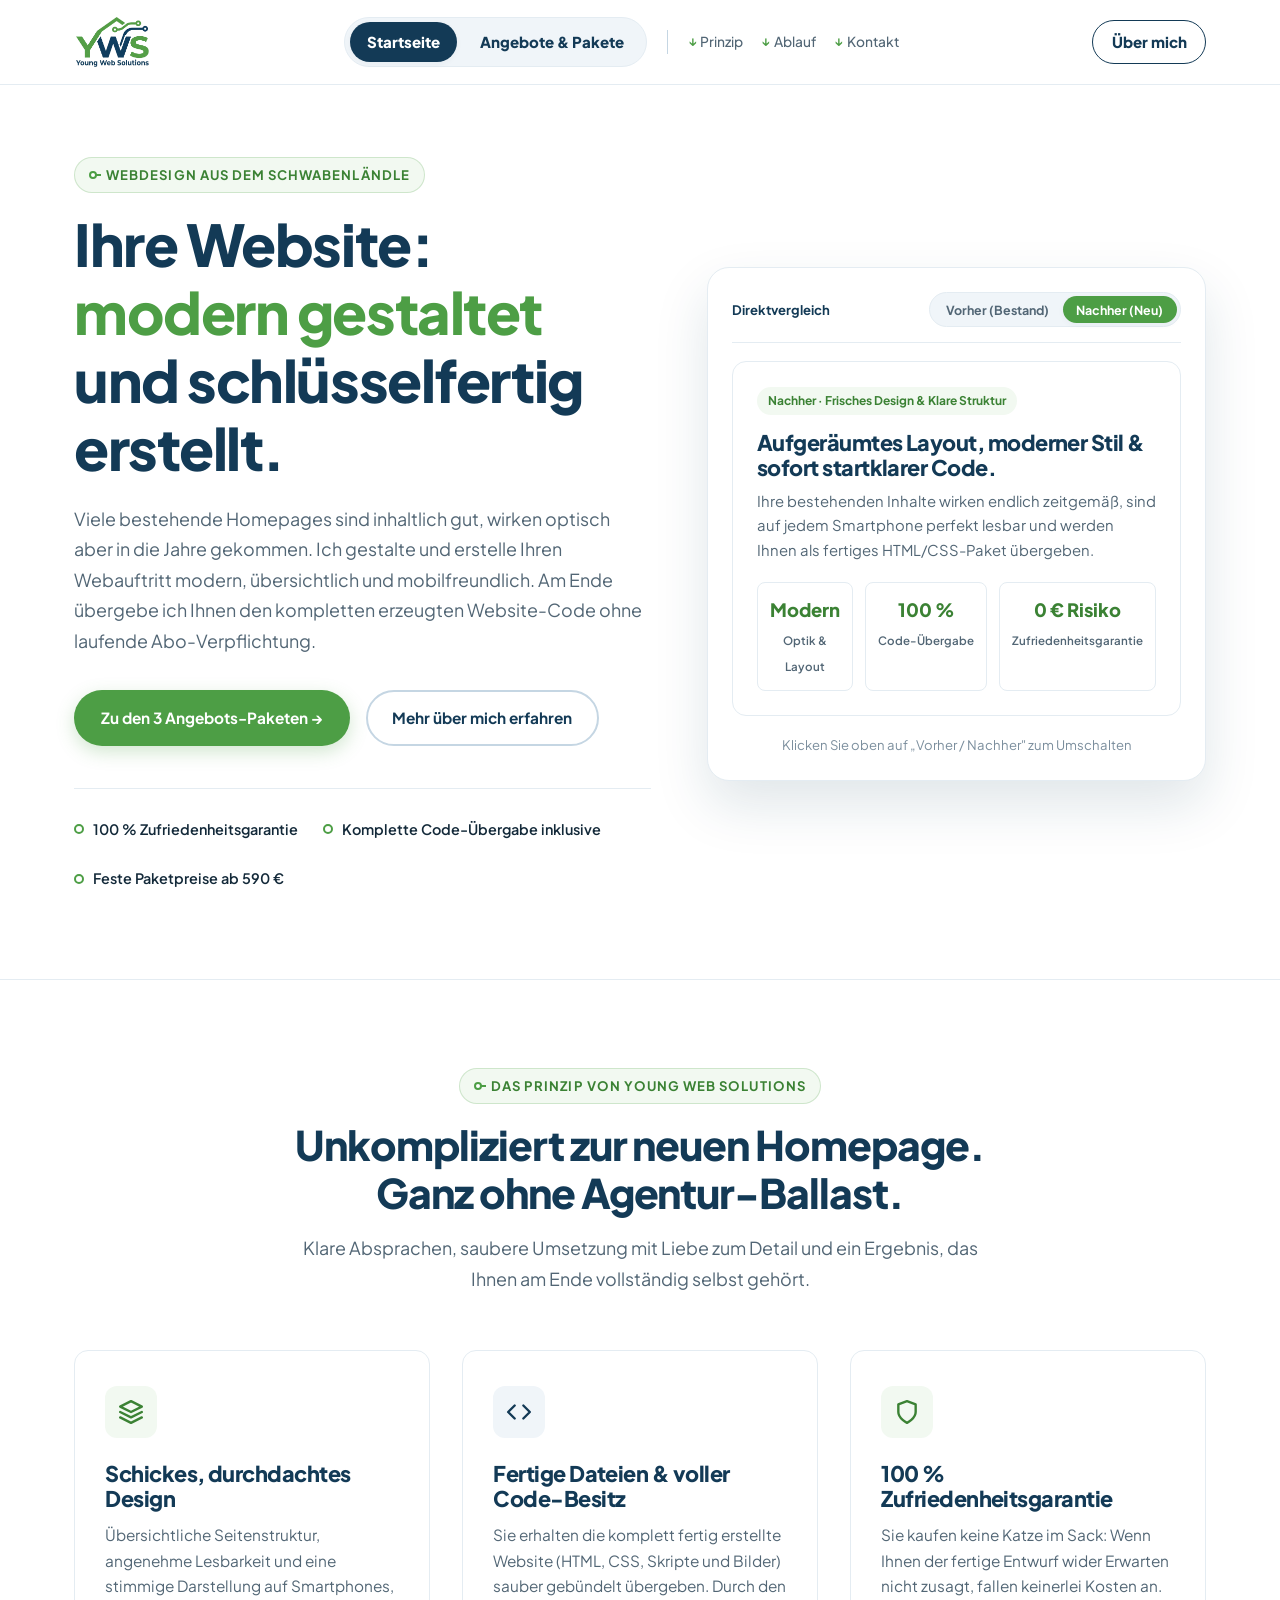
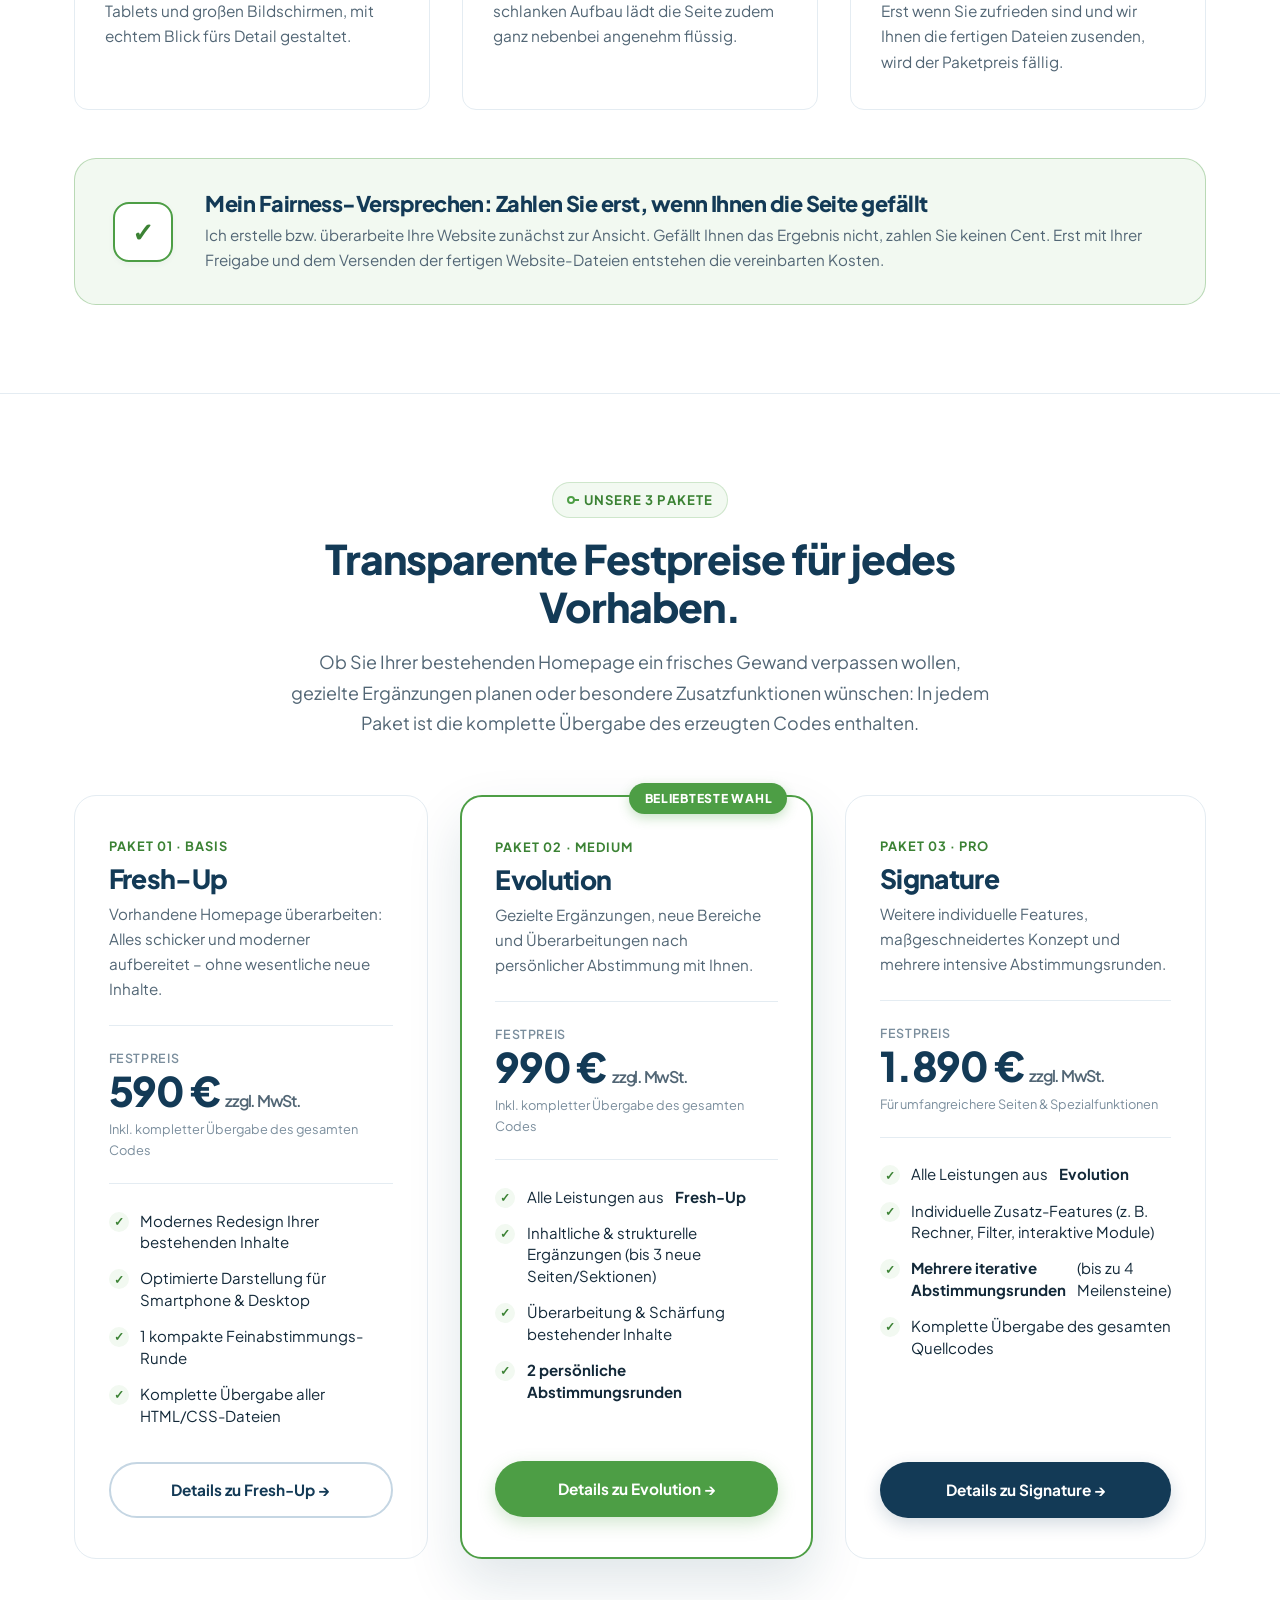
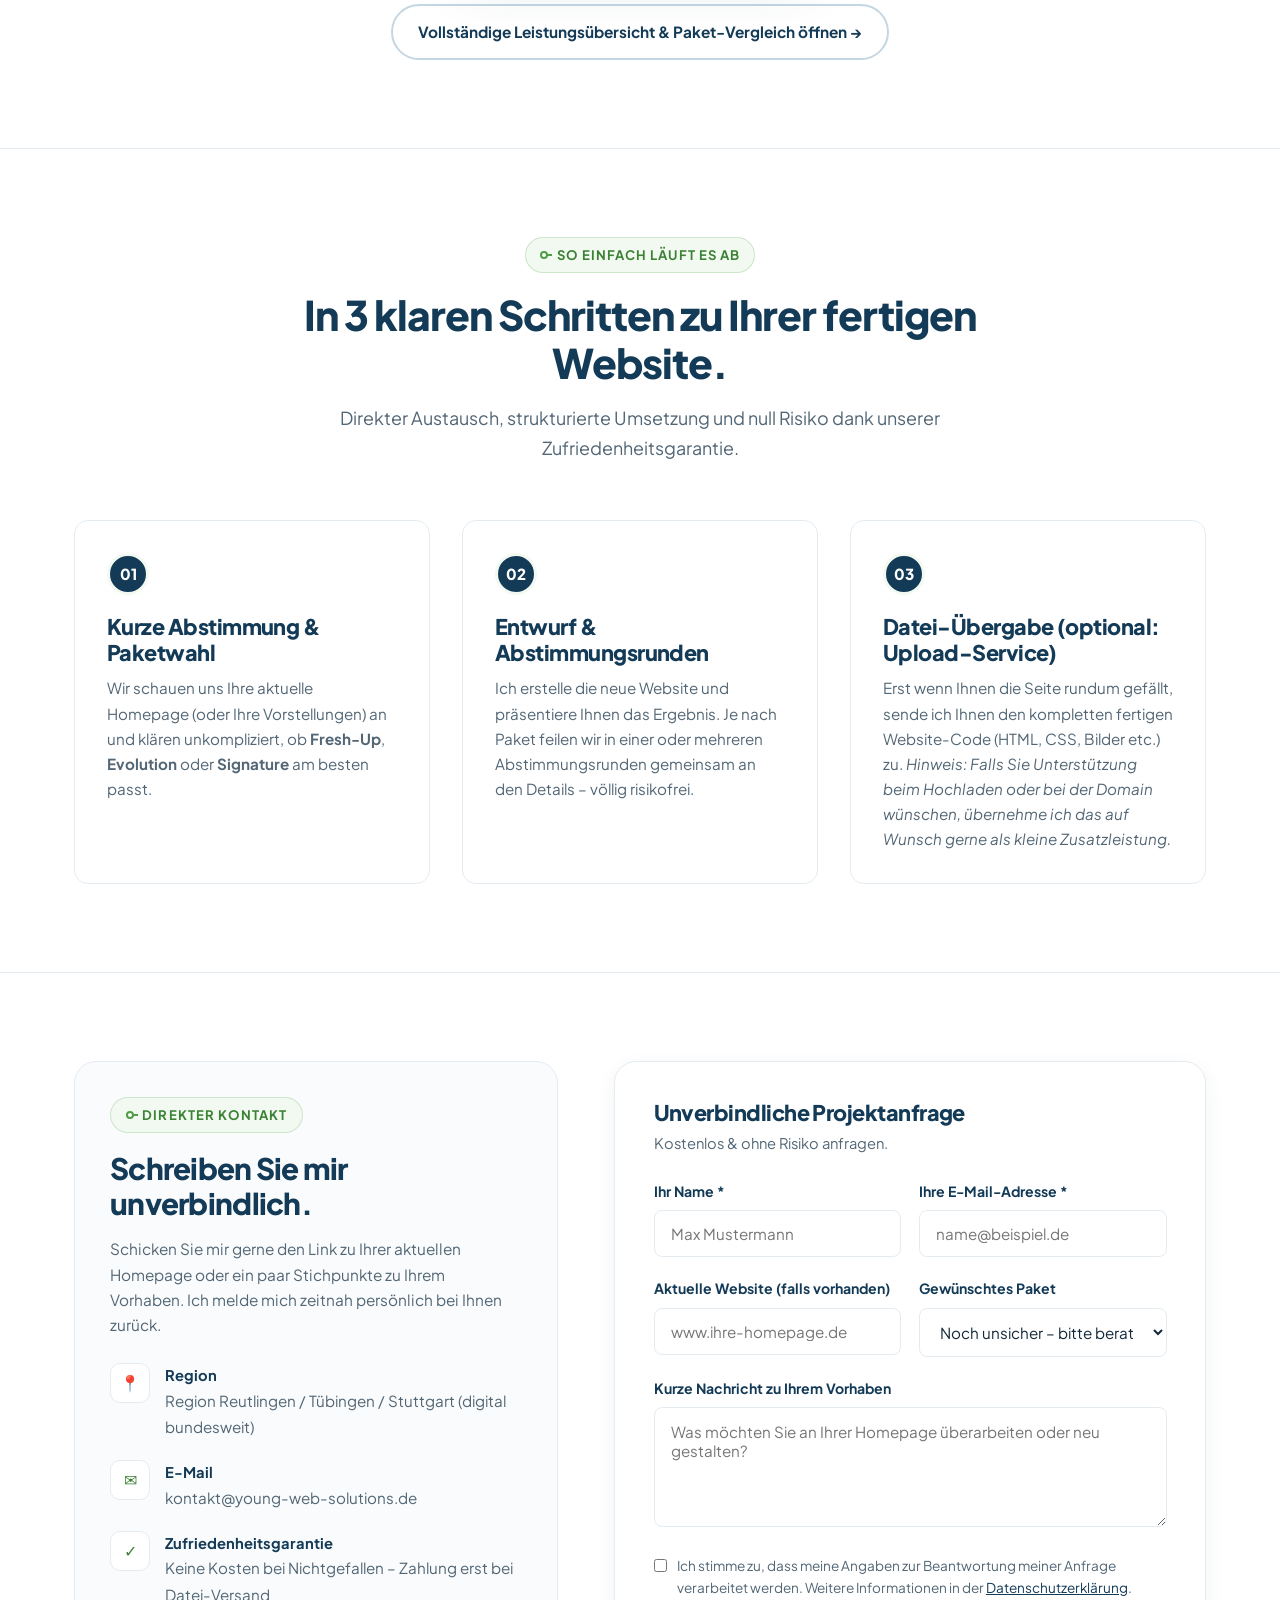
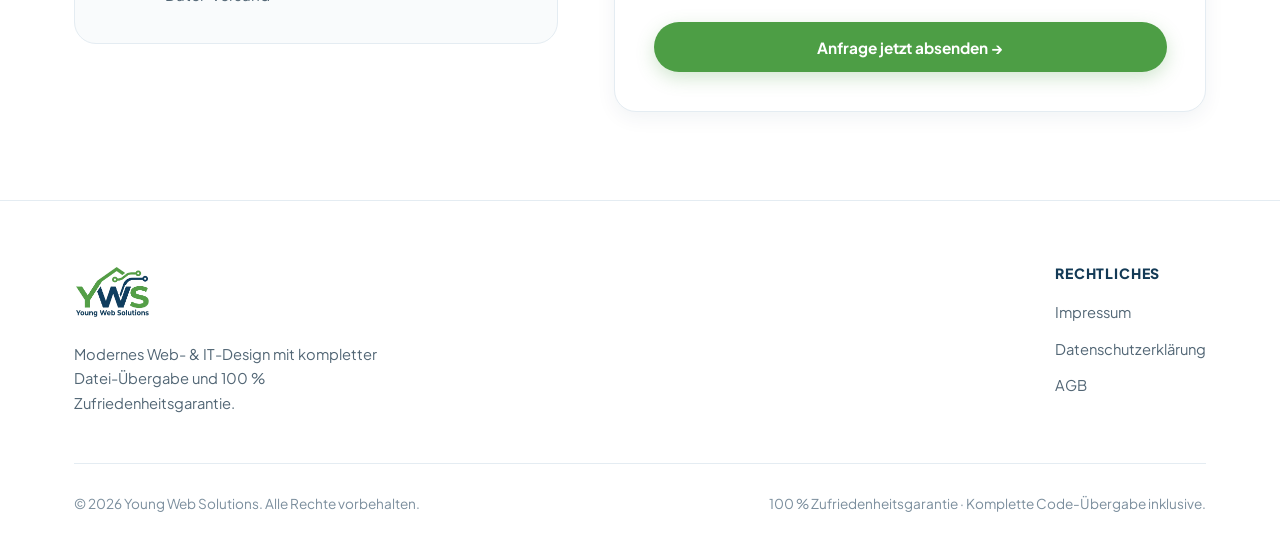
==== commit a09958d0: "Kleinere Anpassungen bzgl. Wording und Format" ====
--- a/index.html
+++ b/index.html
@@ -439,26 +439,8 @@
             <img src="assets/logo.png" alt="Young Web Solutions Logo" width="145" height="48" />
           </a>
           <p>
-            Modernes Web- &amp; IT-Design aus dem Schwabenländle mit kompletter Datei-Übergabe und 100 % Zufriedenheitsgarantie.
-          </p>
-        </div>
-
-        <div>
-          <h4 class="footer-title">Hauptseiten</h4>
-          <ul class="footer-links">
-            <li><a href="index.html">Startseite</a></li>
-            <li><a href="angebote.html">Angebote &amp; Pakete</a></li>
-            <li><a href="ueber-uns.html">Über mich</a></li>
-          </ul>
-        </div>
-
-        <div>
-          <h4 class="footer-title">Unsere Pakete</h4>
-          <ul class="footer-links">
-            <li><a href="angebote.html?paket=freshup">01 · Fresh-Up (590 €)</a></li>
-            <li><a href="angebote.html?paket=evolution">02 · Evolution (990 €)</a></li>
-            <li><a href="angebote.html?paket=signature">03 · Signature (1.890 €)</a></li>
-          </ul>
+            Modernes Web- &amp; IT-Design mit kompletter Datei-Übergabe und 100 % Zufriedenheitsgarantie.
+          </p>
         </div>
 
         <div>
--- a/styles.css
+++ b/styles.css
@@ -55,6 +55,7 @@
   color: var(--text-main);
   font-family: 'Plus Jakarta Sans', -apple-system, BlinkMacSystemFont, 'Segoe UI', Roboto, sans-serif;
   -webkit-font-smoothing: antialiased;
+  overflow-x: hidden;
 }
 
 body {
@@ -62,6 +63,7 @@
   color: var(--text-main);
   line-height: 1.65;
   overflow-x: hidden;
+  width: 100%;
   display: flex;
   flex-direction: column;
   min-height: 100vh;
@@ -366,7 +368,9 @@
   cursor: pointer;
   transition: all var(--transition);
   text-decoration: none;
-  white-space: nowrap;
+  white-space: normal;
+  text-align: center;
+  max-width: 100%;
 }
 
 .btn--primary {
@@ -493,6 +497,8 @@
   display: flex;
   align-items: center;
   justify-content: space-between;
+  flex-wrap: wrap;
+  gap: 0.5rem;
   margin-bottom: 1.15rem;
   padding-bottom: 0.9rem;
   border-bottom: 1px solid var(--border-light);
@@ -1279,8 +1285,10 @@
 }
 
 .footer-grid {
-  display: grid;
-  grid-template-columns: 1.4fr 1fr 1fr 1fr;
+  display: flex;
+  justify-content: space-between;
+  align-items: flex-start;
+  flex-wrap: wrap;
   gap: 2.5rem;
   padding-bottom: 3rem;
   border-bottom: 1px solid var(--border-light);
@@ -1417,7 +1425,7 @@
   .hero-grid,
   .contact-grid,
   .about-grid {
-    grid-template-columns: 1fr;
+    grid-template-columns: minmax(0, 1fr);
   }
 
   .guarantee-banner {
@@ -1429,11 +1437,7 @@
   .pricing-grid,
   .steps-grid,
   .finder-options {
-    grid-template-columns: 1fr;
-  }
-
-  .footer-grid {
-    grid-template-columns: 1fr 1fr;
+    grid-template-columns: minmax(0, 1fr);
   }
 }
 
@@ -1461,10 +1465,22 @@
     display: flex;
   }
 
-  .nav-group-pages,
+  .nav-group-pages {
+    flex-direction: row;
+    align-items: center;
+    width: auto;
+    max-width: 100%;
+  }
+
+  .nav-link--page {
+    white-space: nowrap;
+  }
+
   .nav-group-sections {
-    flex-direction: column;
-    align-items: flex-start;
+    flex-direction: row;
+    flex-wrap: wrap;
+    align-items: center;
+    gap: 1.15rem;
     width: 100%;
   }
 
@@ -1474,9 +1490,13 @@
     margin: 0.35rem 0;
   }
 
-  .form-row,
+  .form-row {
+    grid-template-columns: 1fr;
+  }
+
   .footer-grid {
-    grid-template-columns: 1fr;
+    flex-direction: column;
+    gap: 2rem;
   }
 
   .legal-card {
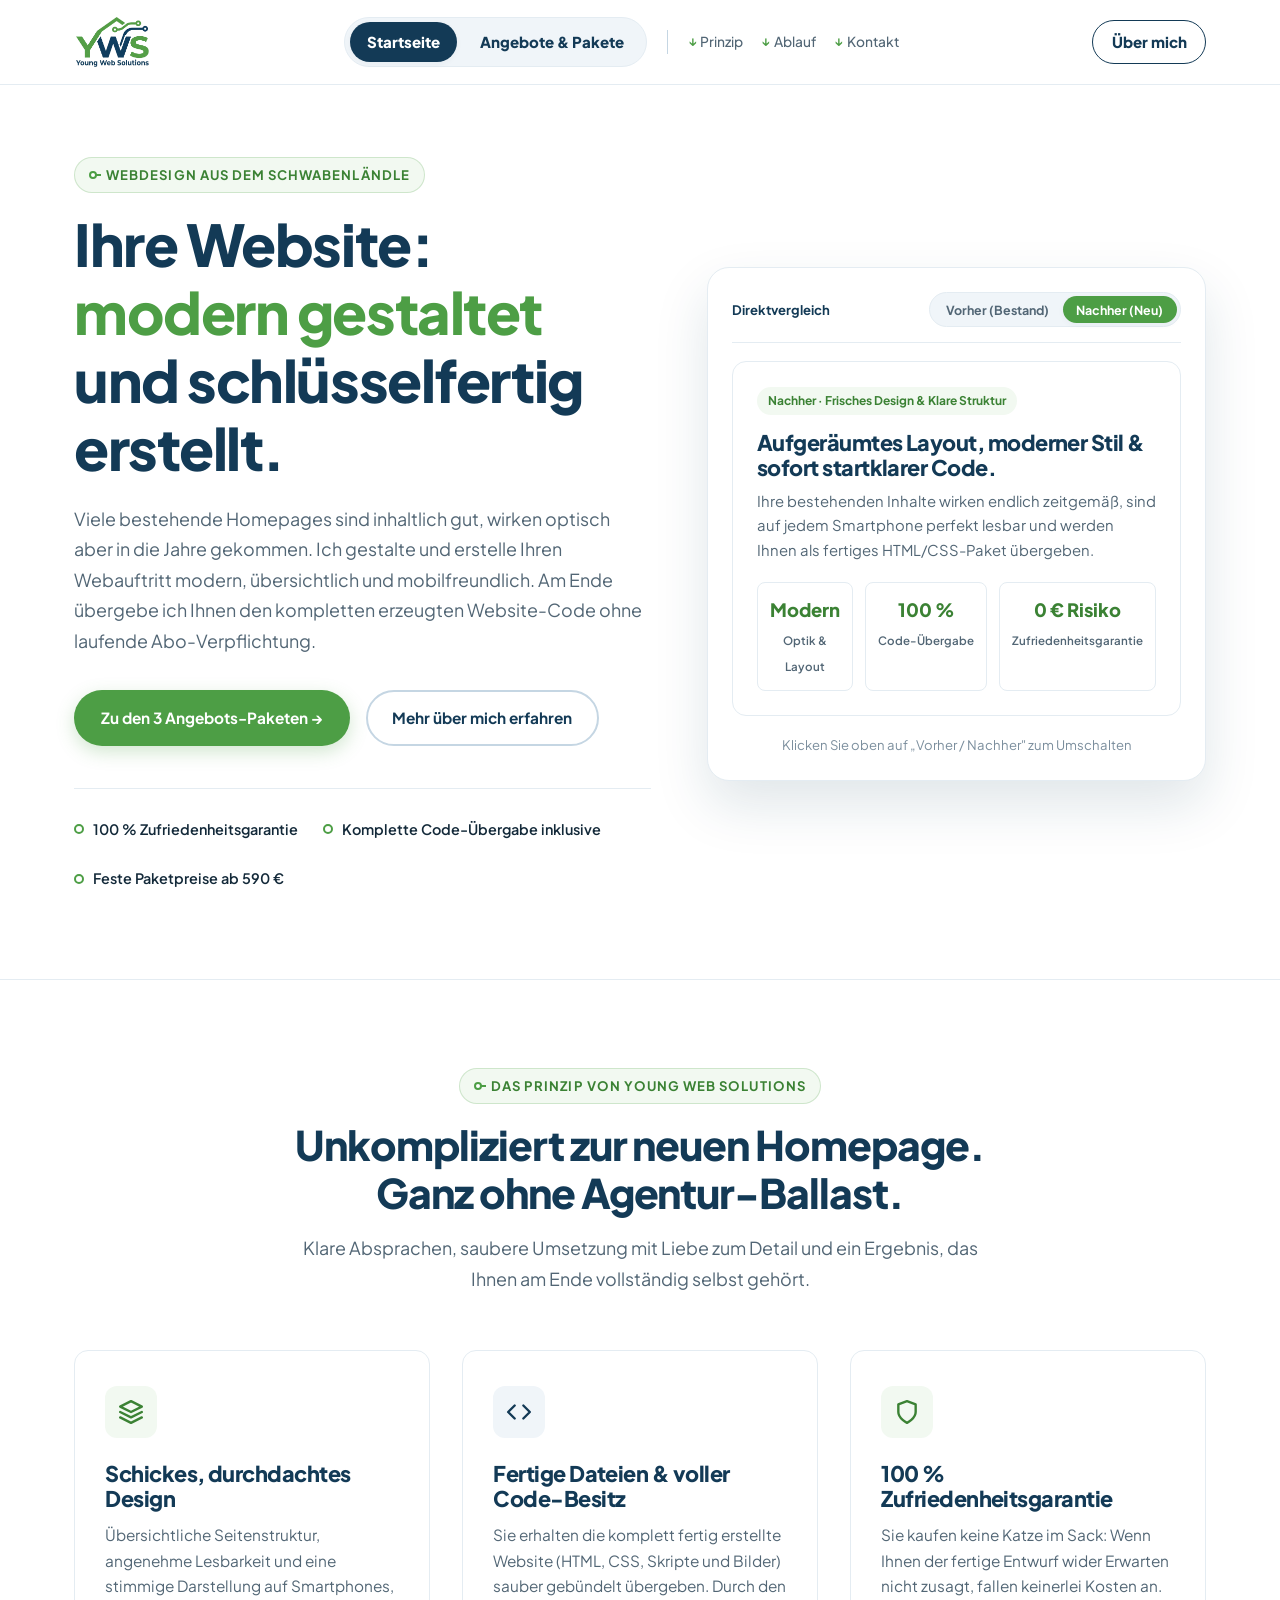
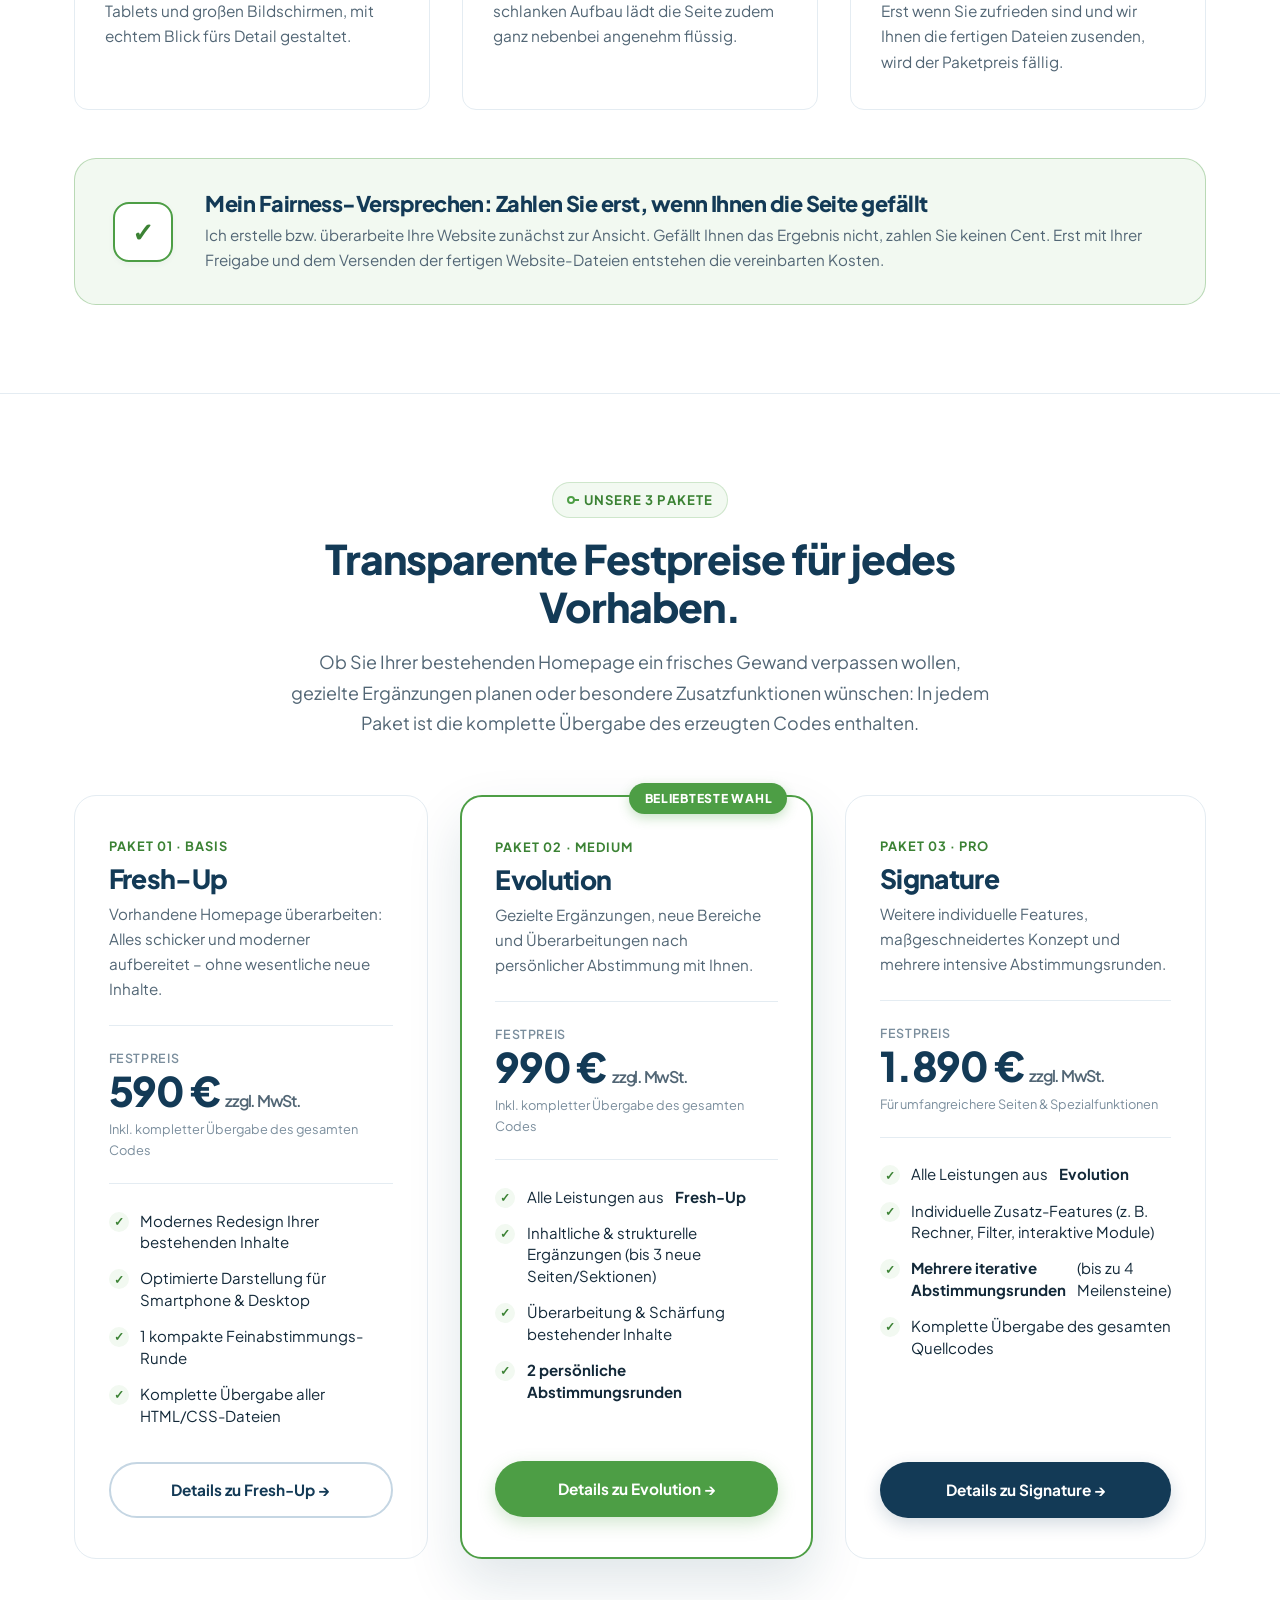
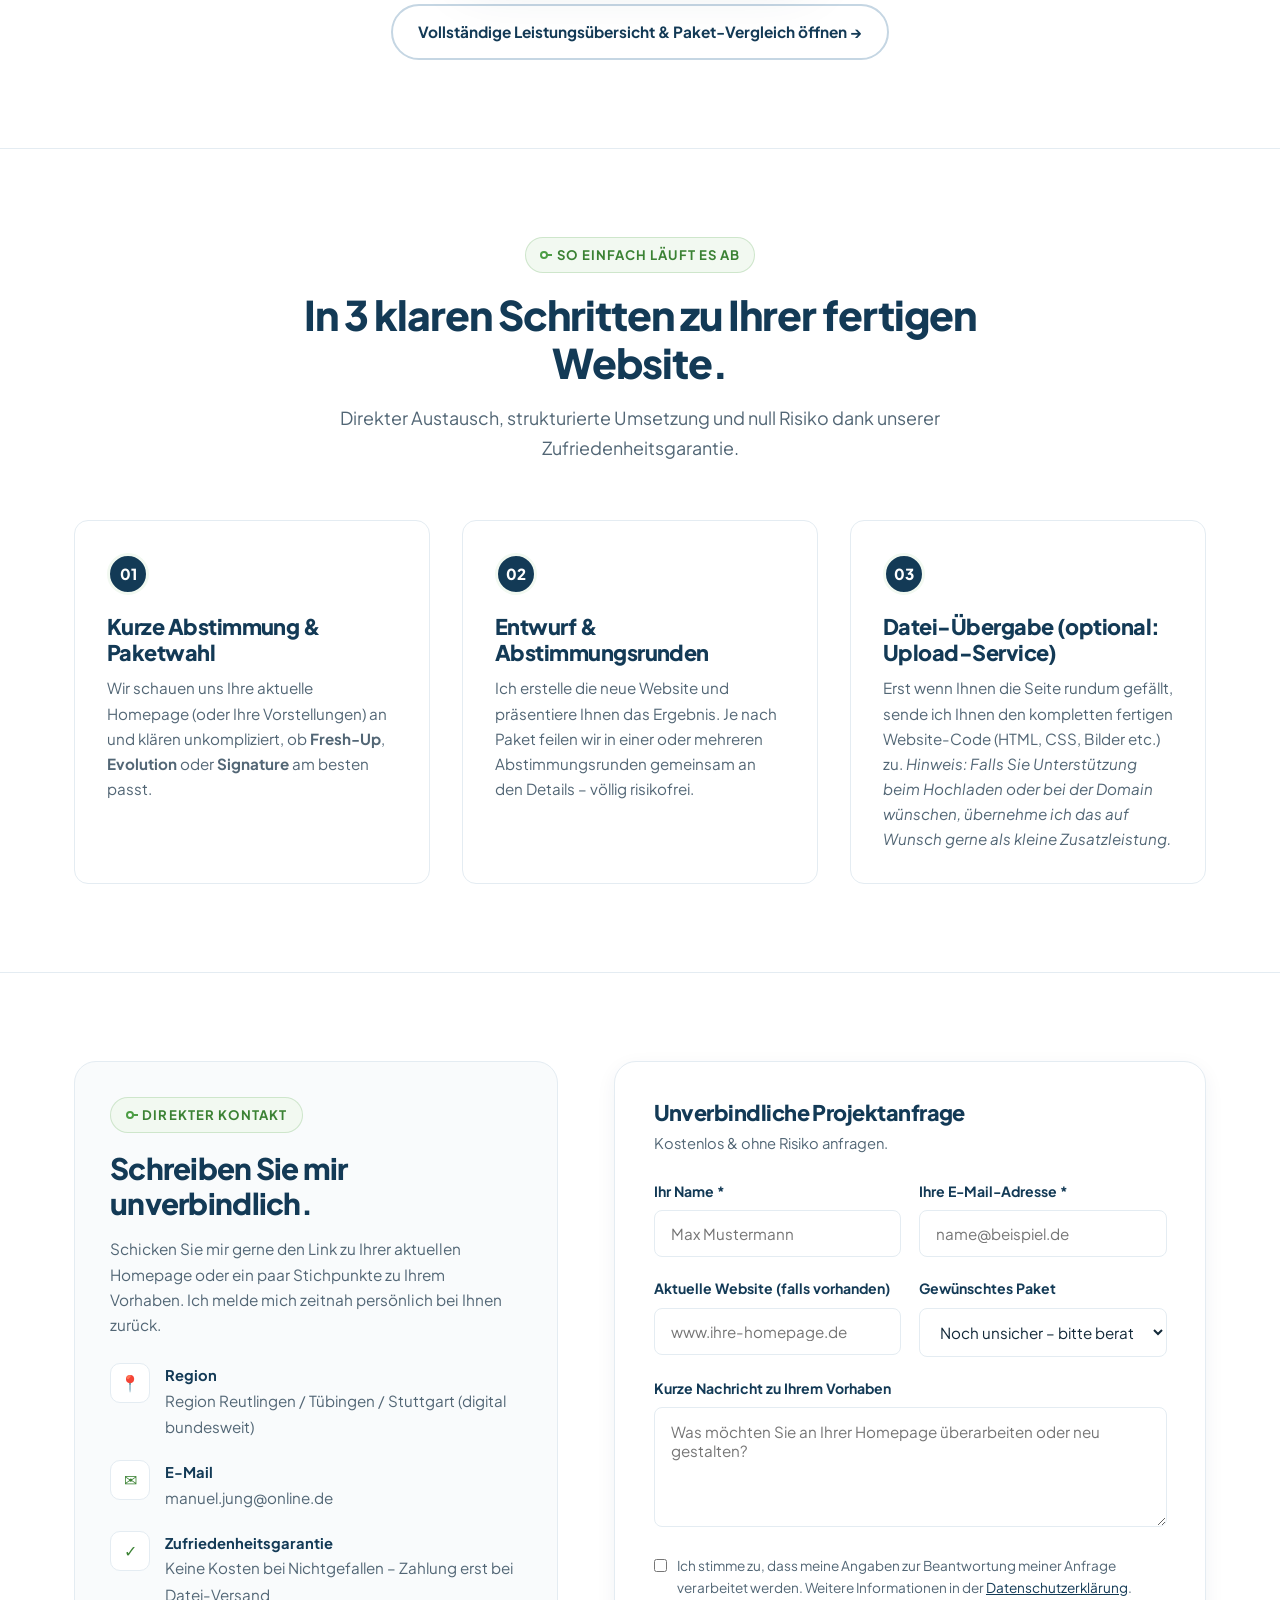
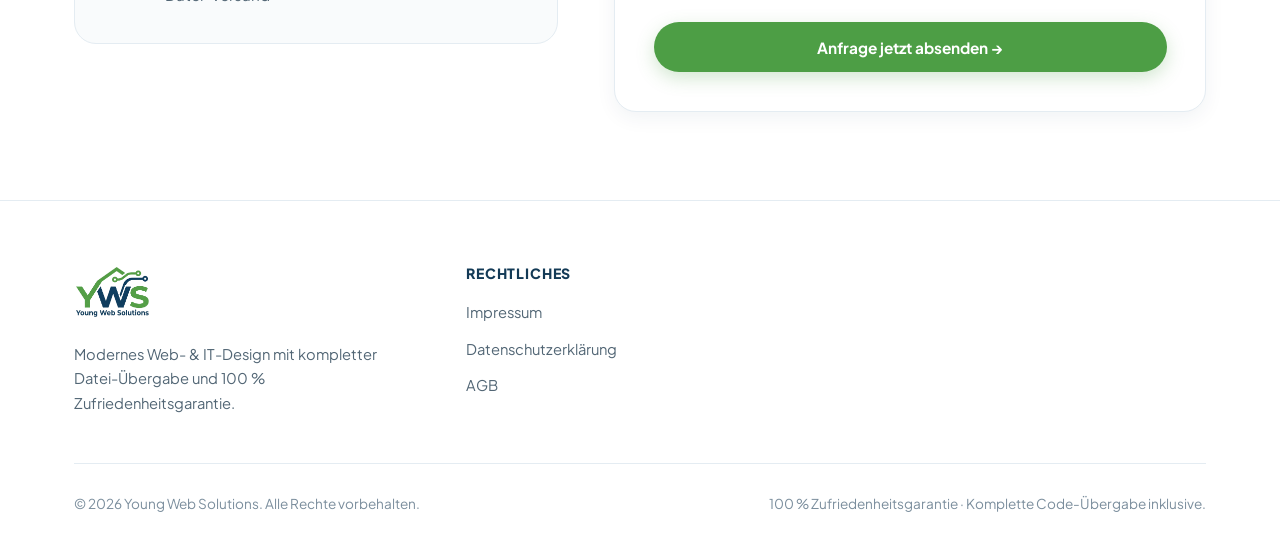
==== commit 7823dfe5: "Weitere Formatanpasungen" ====
--- a/index.html
+++ b/index.html
@@ -364,7 +364,7 @@
               <div class="contact-list__icon" aria-hidden="true">✉</div>
               <div>
                 <strong style="display:block;color:var(--yws-navy);font-size:0.92rem;">E-Mail</strong>
-                <a href="mailto:kontakt@young-web-solutions.de" style="color:var(--text-muted);font-size:0.95rem;">kontakt@young-web-solutions.de</a>
+                <a href="mailto:manuel.jung@online.de" style="color:var(--text-muted);font-size:0.95rem;">manuel.jung@online.de</a>
               </div>
             </div>
 
@@ -384,7 +384,7 @@
             Kostenlos &amp; ohne Risiko anfragen.
           </p>
 
-          <form class="js-inquiry-form">
+          <form class="js-inquiry-form" action="https://formsubmit.co/manuel.jung@online.de" method="POST">
             <div class="form-row">
               <div class="form-group">
                 <label class="form-label" for="home-name">Ihr Name *</label>
--- a/styles.css
+++ b/styles.css
@@ -1286,10 +1286,10 @@
 
 .footer-grid {
   display: flex;
-  justify-content: space-between;
+  justify-content: flex-start;
   align-items: flex-start;
   flex-wrap: wrap;
-  gap: 2.5rem;
+  gap: 4.5rem;
   padding-bottom: 3rem;
   border-bottom: 1px solid var(--border-light);
 }
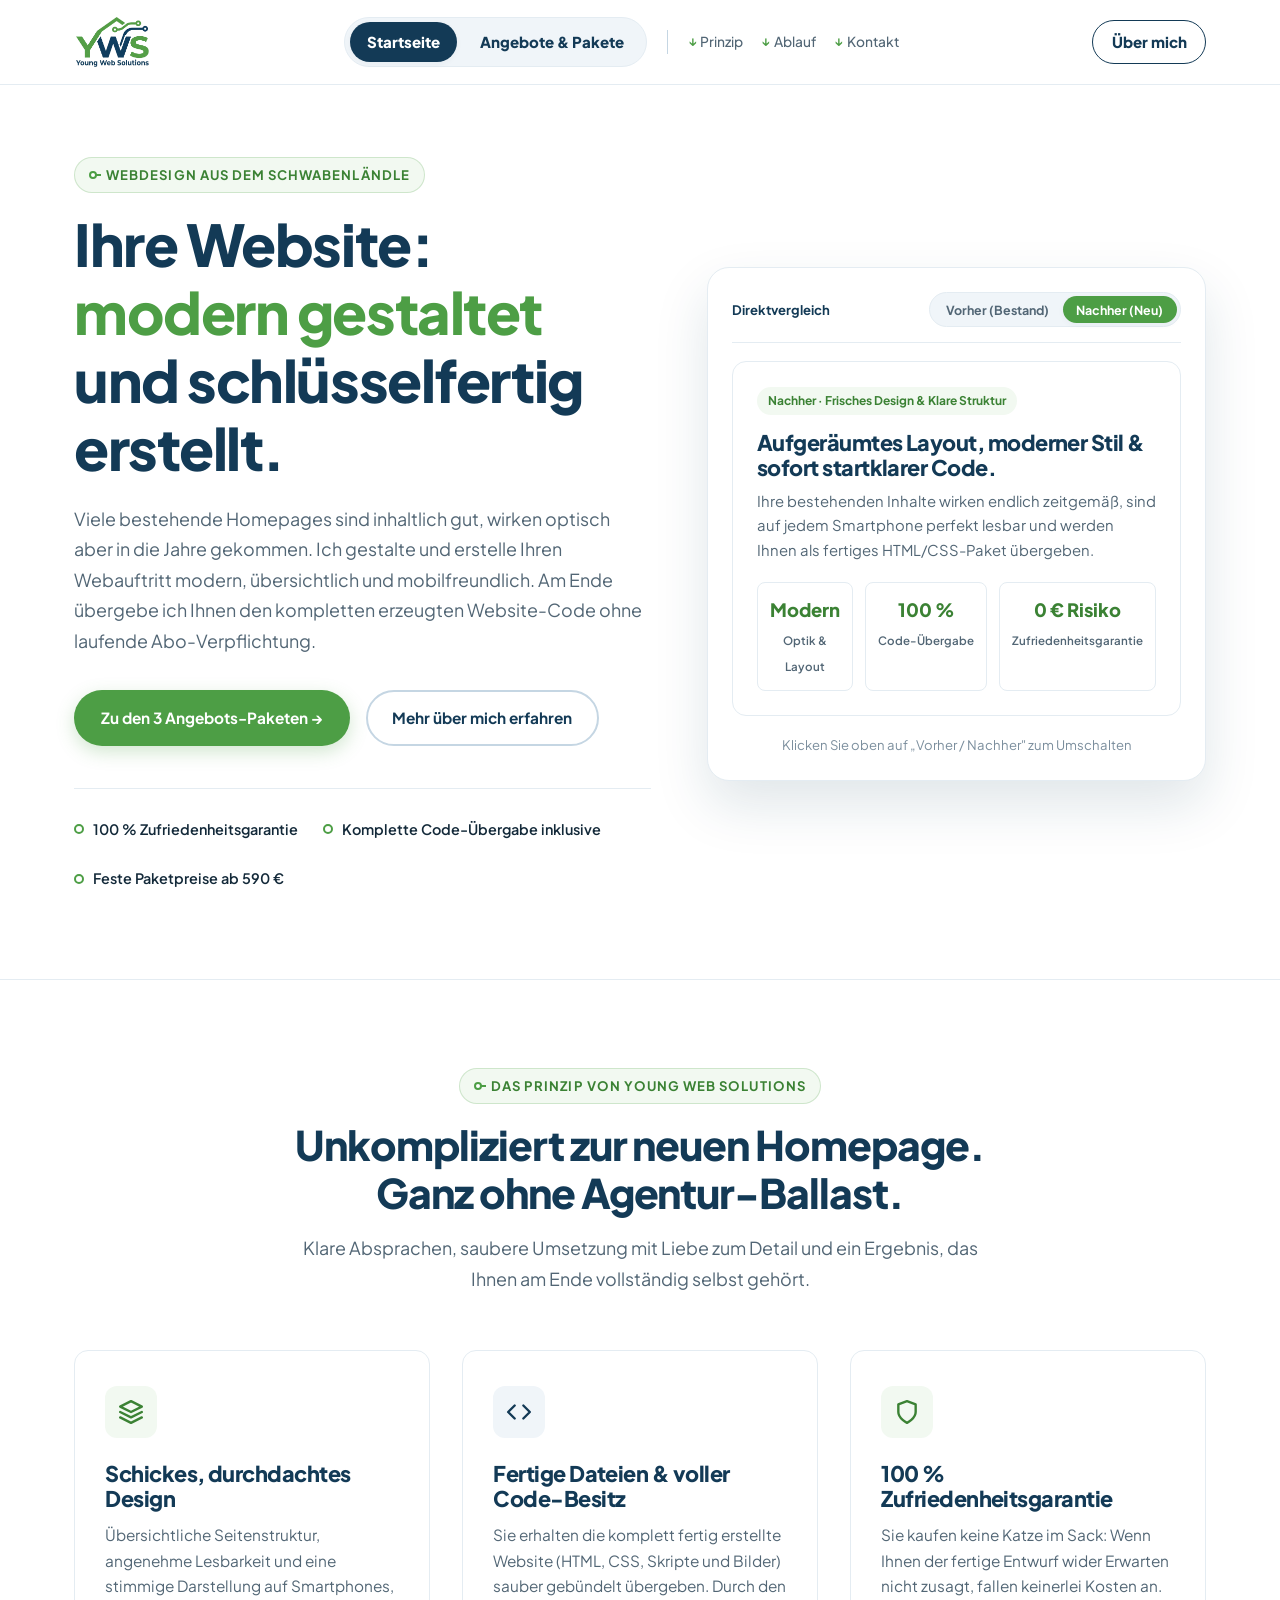
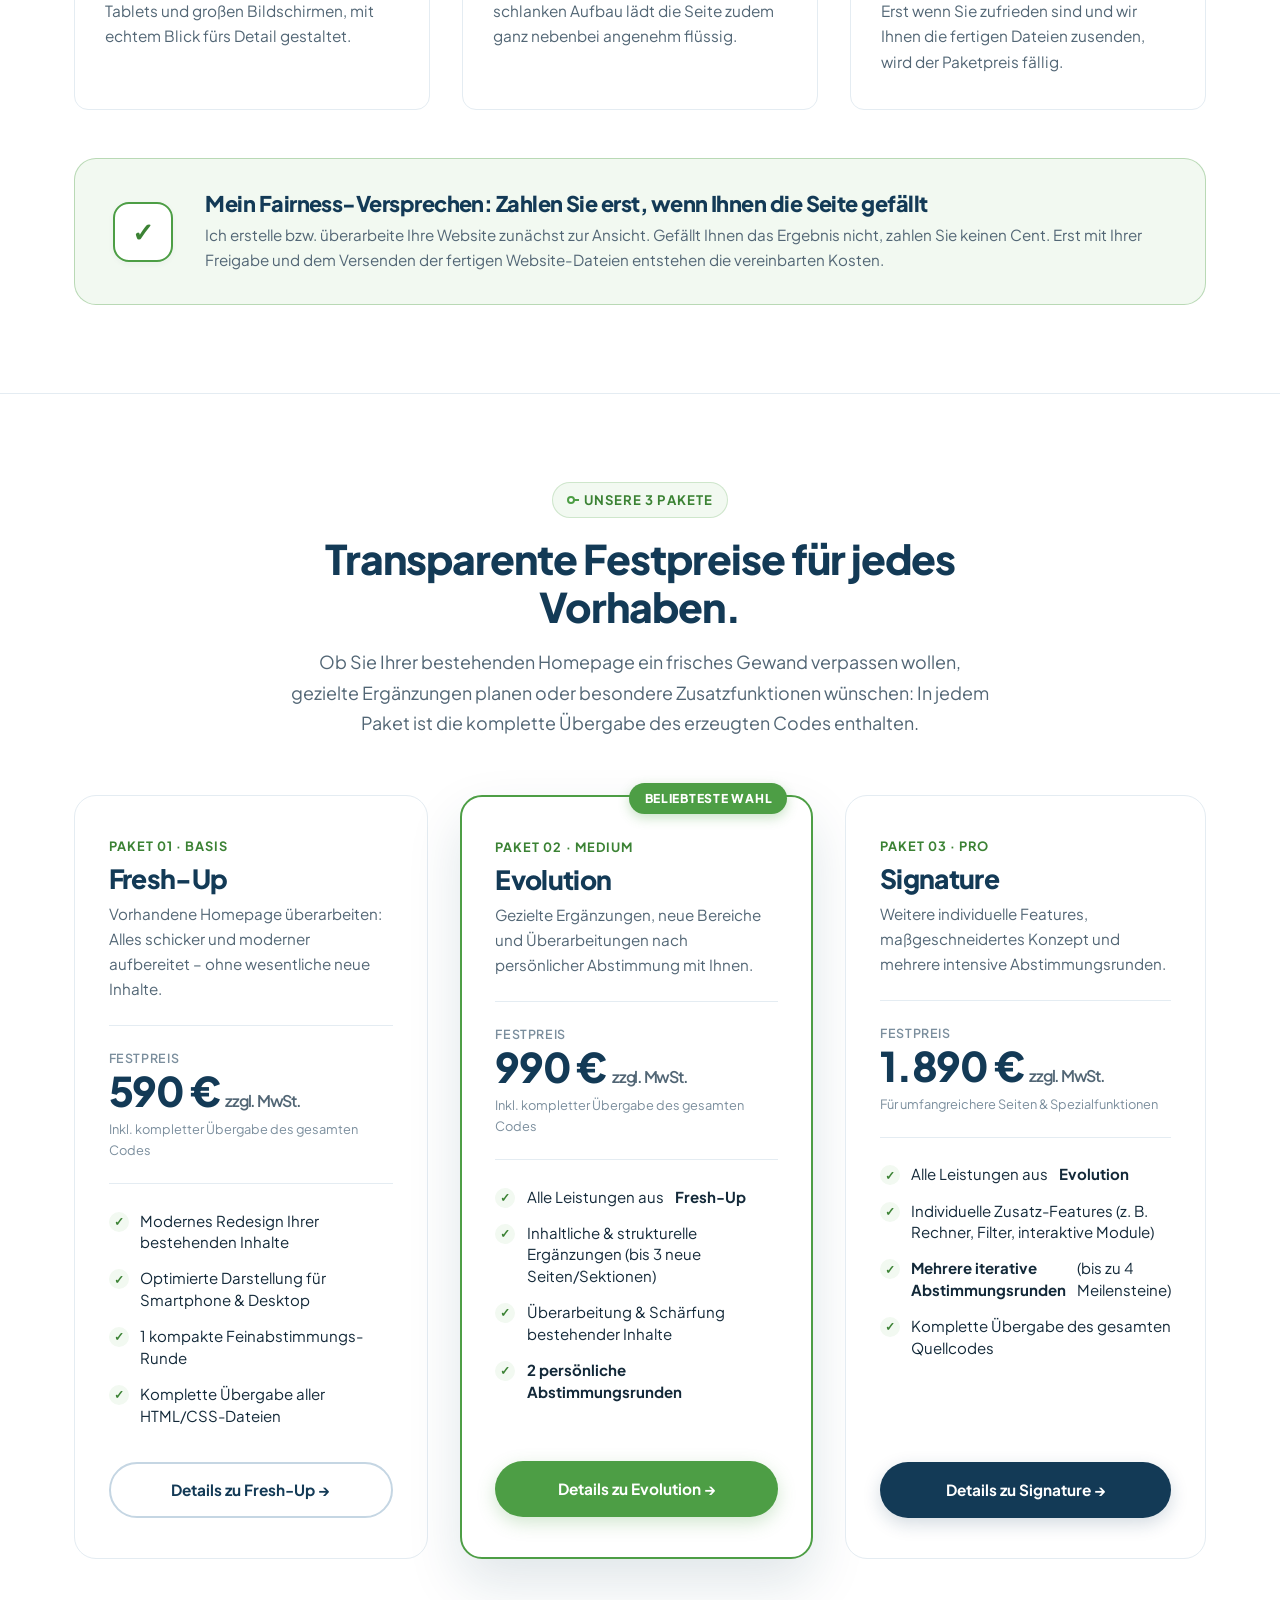
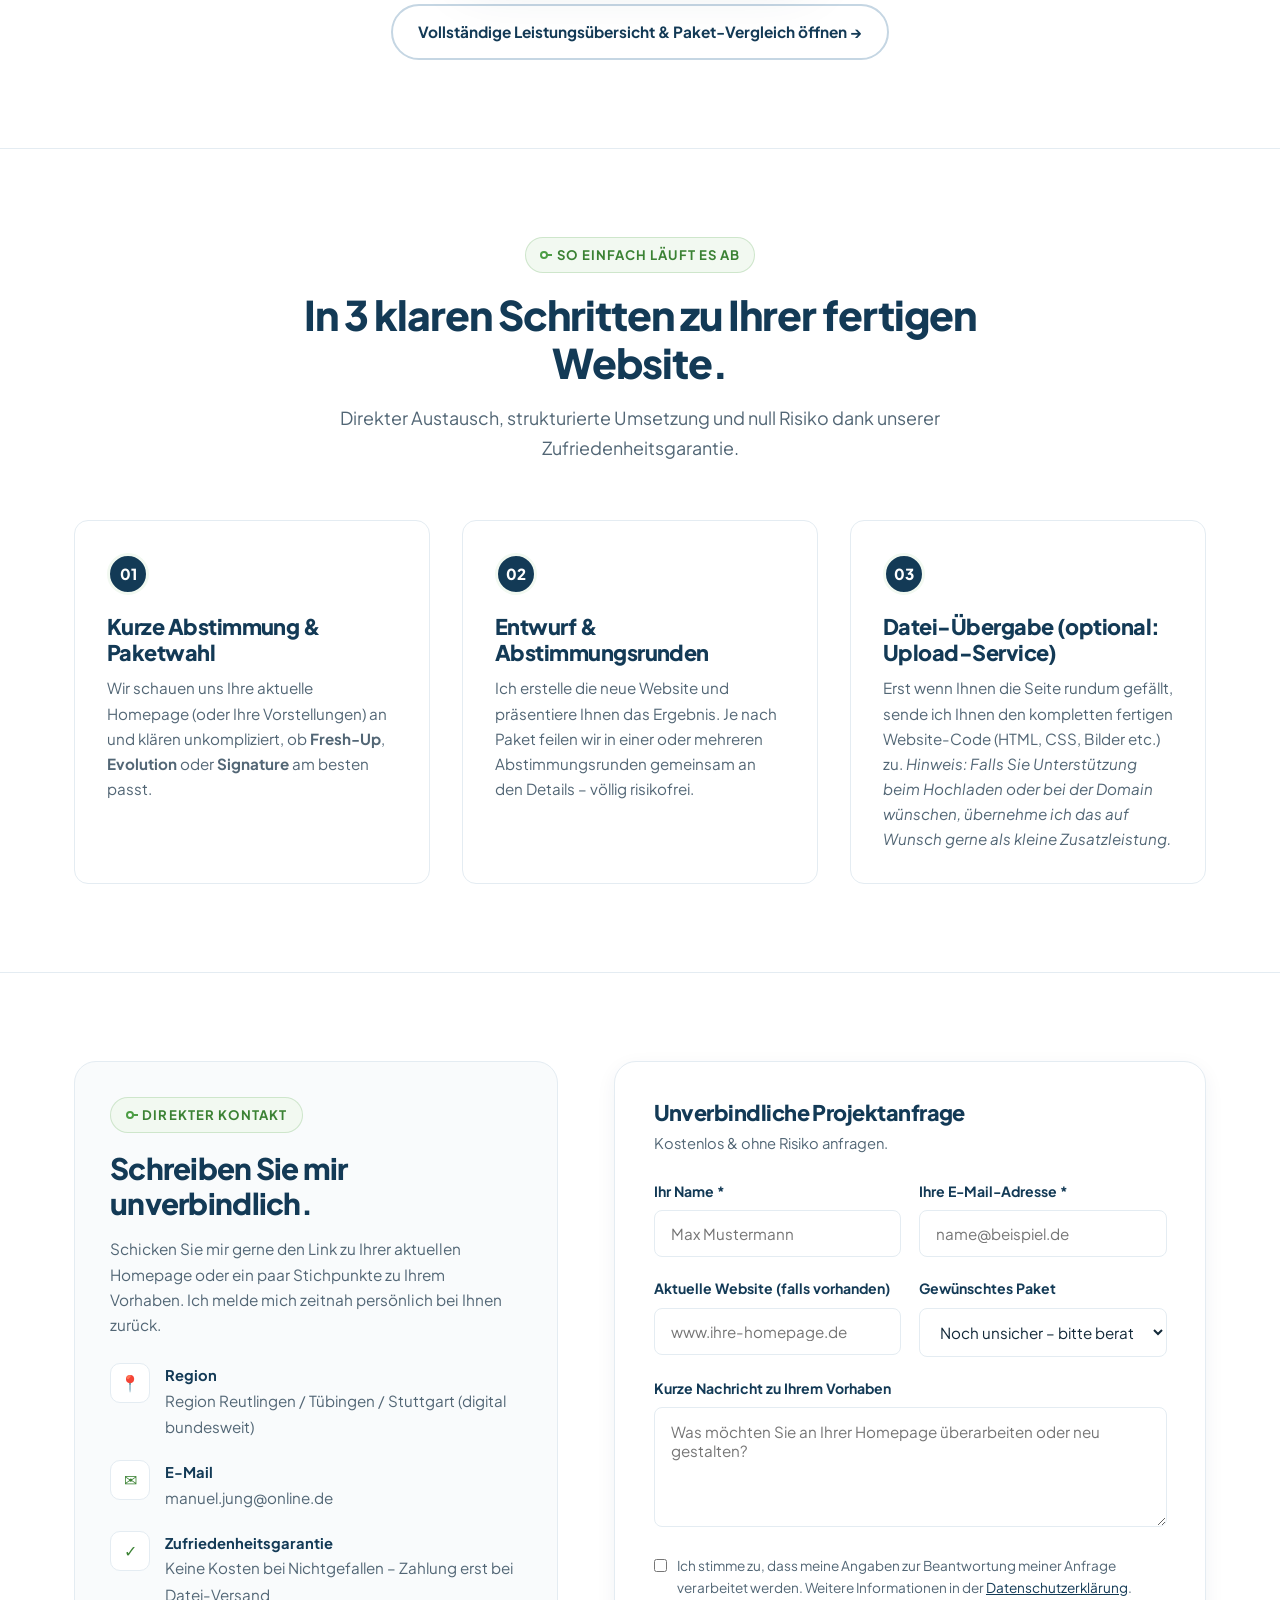
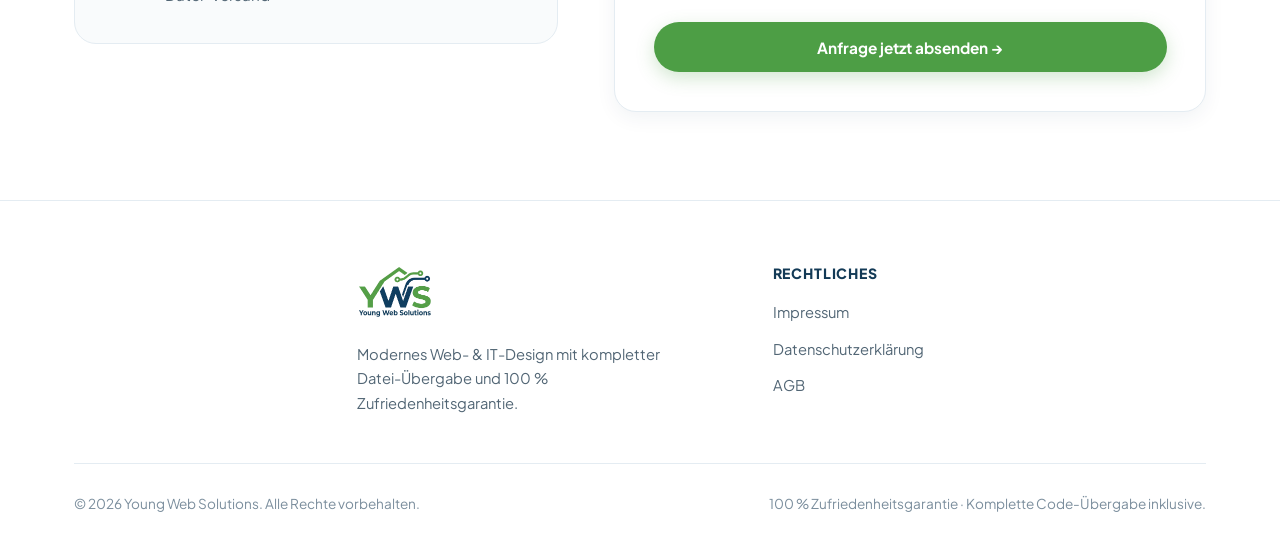
==== commit 0a7fc560: "Dies und Das" ====
--- a/index.html
+++ b/index.html
@@ -384,7 +384,7 @@
             Kostenlos &amp; ohne Risiko anfragen.
           </p>
 
-          <form class="js-inquiry-form" action="https://formsubmit.co/manuel.jung@online.de" method="POST">
+          <form class="js-inquiry-form" action="send-mail.php" method="POST">
             <div class="form-row">
               <div class="form-group">
                 <label class="form-label" for="home-name">Ihr Name *</label>
--- a/styles.css
+++ b/styles.css
@@ -1286,10 +1286,10 @@
 
 .footer-grid {
   display: flex;
-  justify-content: flex-start;
+  justify-content: center;
   align-items: flex-start;
   flex-wrap: wrap;
-  gap: 4.5rem;
+  gap: 6rem;
   padding-bottom: 3rem;
   border-bottom: 1px solid var(--border-light);
 }
@@ -1496,6 +1496,8 @@
 
   .footer-grid {
     flex-direction: column;
+    align-items: center;
+    text-align: center;
     gap: 2rem;
   }
 
